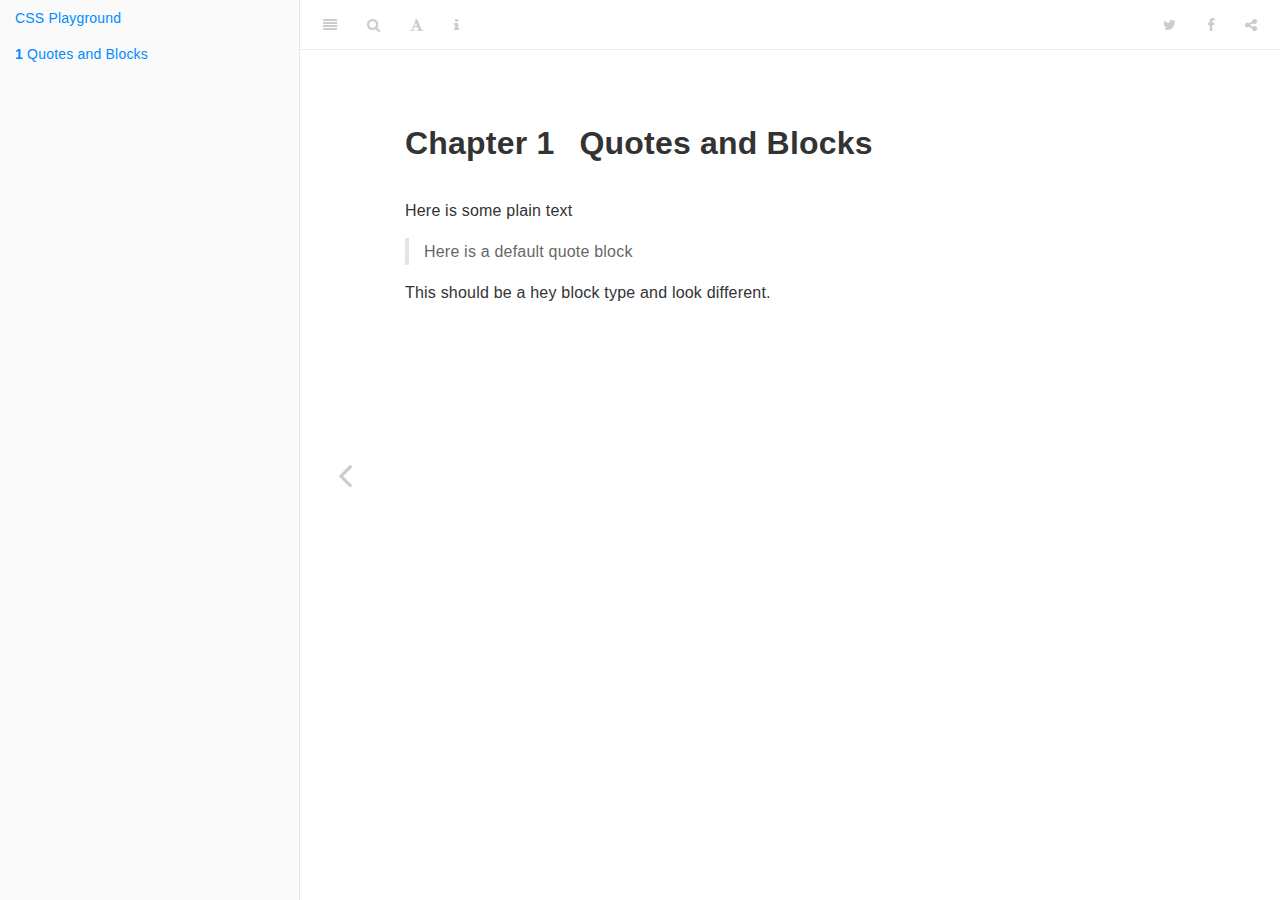
==== docs/quotes-and-blocks.html @ 5578bb7b "start book" ====
<!DOCTYPE html>
<html lang="" xml:lang="">
<head>

  <meta charset="utf-8" />
  <meta http-equiv="X-UA-Compatible" content="IE=edge" />
  <title>Chapter 1 Quotes and Blocks | CSS Playground</title>
  <meta name="description" content="I cannot make CSS go ever" />
  <meta name="generator" content="bookdown 0.20 and GitBook 2.6.7" />

  <meta property="og:title" content="Chapter 1 Quotes and Blocks | CSS Playground" />
  <meta property="og:type" content="book" />
  
  
  <meta property="og:description" content="I cannot make CSS go ever" />
  

  <meta name="twitter:card" content="summary" />
  <meta name="twitter:title" content="Chapter 1 Quotes and Blocks | CSS Playground" />
  
  <meta name="twitter:description" content="I cannot make CSS go ever" />
  

<meta name="author" content="Jill R D MacKay" />


<meta name="date" content="2020-08-10" />

  <meta name="viewport" content="width=device-width, initial-scale=1" />
  <meta name="apple-mobile-web-app-capable" content="yes" />
  <meta name="apple-mobile-web-app-status-bar-style" content="black" />
  
  
<link rel="prev" href="index.html"/>

<script src="libs/jquery-2.2.3/jquery.min.js"></script>
<link href="libs/gitbook-2.6.7/css/style.css" rel="stylesheet" />
<link href="libs/gitbook-2.6.7/css/plugin-table.css" rel="stylesheet" />
<link href="libs/gitbook-2.6.7/css/plugin-bookdown.css" rel="stylesheet" />
<link href="libs/gitbook-2.6.7/css/plugin-highlight.css" rel="stylesheet" />
<link href="libs/gitbook-2.6.7/css/plugin-search.css" rel="stylesheet" />
<link href="libs/gitbook-2.6.7/css/plugin-fontsettings.css" rel="stylesheet" />
<link href="libs/gitbook-2.6.7/css/plugin-clipboard.css" rel="stylesheet" />












<link rel="stylesheet" href="css\style.css" type="text/css" />
</head>

<body>



  <div class="book without-animation with-summary font-size-2 font-family-1" data-basepath=".">

    <div class="book-summary">
      <nav role="navigation">

<ul class="summary">
<li class="chapter" data-level="" data-path="index.html"><a href="index.html"><i class="fa fa-check"></i>CSS Playground</a></li>
<li class="chapter" data-level="1" data-path="quotes-and-blocks.html"><a href="quotes-and-blocks.html"><i class="fa fa-check"></i><b>1</b> Quotes and Blocks</a></li>
</ul>

      </nav>
    </div>

    <div class="book-body">
      <div class="body-inner">
        <div class="book-header" role="navigation">
          <h1>
            <i class="fa fa-circle-o-notch fa-spin"></i><a href="./">CSS Playground</a>
          </h1>
        </div>

        <div class="page-wrapper" tabindex="-1" role="main">
          <div class="page-inner">

            <section class="normal" id="section-">
<div id="quotes-and-blocks" class="section level1">
<h1><span class="header-section-number">Chapter 1</span> Quotes and Blocks</h1>
<p>Here is some plain text</p>
<blockquote>
<p>Here is a default quote block</p>
</blockquote>
<div class="hey">
<p>
This should be a hey block type and look different.
</p>
</div>

</div>
            </section>

          </div>
        </div>
      </div>
<a href="index.html" class="navigation navigation-prev navigation-unique" aria-label="Previous page"><i class="fa fa-angle-left"></i></a>

    </div>
  </div>
<script src="libs/gitbook-2.6.7/js/app.min.js"></script>
<script src="libs/gitbook-2.6.7/js/lunr.js"></script>
<script src="libs/gitbook-2.6.7/js/clipboard.min.js"></script>
<script src="libs/gitbook-2.6.7/js/plugin-search.js"></script>
<script src="libs/gitbook-2.6.7/js/plugin-sharing.js"></script>
<script src="libs/gitbook-2.6.7/js/plugin-fontsettings.js"></script>
<script src="libs/gitbook-2.6.7/js/plugin-bookdown.js"></script>
<script src="libs/gitbook-2.6.7/js/jquery.highlight.js"></script>
<script src="libs/gitbook-2.6.7/js/plugin-clipboard.js"></script>
<script>
gitbook.require(["gitbook"], function(gitbook) {
gitbook.start({
"sharing": {
"github": false,
"facebook": true,
"twitter": true,
"linkedin": false,
"weibo": false,
"instapaper": false,
"vk": false,
"all": ["facebook", "twitter", "linkedin", "weibo", "instapaper"]
},
"fontsettings": {
"theme": "white",
"family": "sans",
"size": 2
},
"edit": {
"link": null,
"text": null
},
"history": {
"link": null,
"text": null
},
"view": {
"link": null,
"text": null
},
"download": null,
"toc": {
"collapse": "subsection"
}
});
});
</script>

</body>

</html>
---- docs/libs/gitbook-2.6.7/css/style.css ----
/*! normalize.css v2.1.0 | MIT License | git.io/normalize */img,legend{border:0}*,.fa{-webkit-font-smoothing:antialiased}.fa-ul>li,sub,sup{position:relative}.book .book-body .page-wrapper .page-inner section.normal hr:after,.book-langs-index .inner .languages:after,.buttons:after,.dropdown-menu .buttons:after{clear:both}body,html{-ms-text-size-adjust:100%;-webkit-text-size-adjust:100%}article,aside,details,figcaption,figure,footer,header,hgroup,main,nav,section,summary{display:block}audio,canvas,video{display:inline-block}.hidden,[hidden]{display:none}audio:not([controls]){display:none;height:0}html{font-family:sans-serif}body,figure{margin:0}a:focus{outline:dotted thin}a:active,a:hover{outline:0}h1{font-size:2em;margin:.67em 0}abbr[title]{border-bottom:1px dotted}b,strong{font-weight:700}dfn{font-style:italic}hr{-moz-box-sizing:content-box;box-sizing:content-box;height:0}mark{background:#ff0;color:#000}code,kbd,pre,samp{font-family:monospace,serif;font-size:1em}pre{white-space:pre-wrap}q{quotes:"\201C" "\201D" "\2018" "\2019"}small{font-size:80%}sub,sup{font-size:75%;line-height:0;vertical-align:baseline}sup{top:-.5em}sub{bottom:-.25em}svg:not(:root){overflow:hidden}fieldset{border:1px solid silver;margin:0 2px;padding:.35em .625em .75em}legend{padding:0}button,input,select,textarea{font-family:inherit;font-size:100%;margin:0}button,input{line-height:normal}button,select{text-transform:none}button,html input[type=button],input[type=reset],input[type=submit]{-webkit-appearance:button;cursor:pointer}button[disabled],html input[disabled]{cursor:default}input[type=checkbox],input[type=radio]{box-sizing:border-box;padding:0}input[type=search]{-webkit-appearance:textfield;-moz-box-sizing:content-box;-webkit-box-sizing:content-box;box-sizing:content-box}input[type=search]::-webkit-search-cancel-button{margin-right:10px;}button::-moz-focus-inner,input::-moz-focus-inner{border:0;padding:0}textarea{overflow:auto;vertical-align:top}table{border-collapse:collapse;border-spacing:0}/*!
 * Preboot v2
 *
 * Open sourced under MIT license by @mdo.
 * Some variables and mixins from Bootstrap (Apache 2 license).
 */.link-inherit,.link-inherit:focus,.link-inherit:hover{color:inherit}.fa,.fa-stack{display:inline-block}/*!
 *  Font Awesome 4.1.0 by @davegandy - http://fontawesome.io - @fontawesome
 *  License - http://fontawesome.io/license (Font: SIL OFL 1.1, CSS: MIT License)
 */@font-face{font-family:FontAwesome;src:url(./fontawesome/fontawesome-webfont.ttf?v=4.1.0) format('truetype');font-weight:400;font-style:normal}.fa{font-family:FontAwesome;font-style:normal;font-weight:400;line-height:1;-moz-osx-font-smoothing:grayscale}.book .book-header,.book .book-summary{font-family:"Helvetica Neue",Helvetica,Arial,sans-serif}.fa-lg{font-size:1.33333333em;line-height:.75em;vertical-align:-15%}.fa-2x{font-size:2em}.fa-3x{font-size:3em}.fa-4x{font-size:4em}.fa-5x{font-size:5em}.fa-fw{width:1.28571429em;text-align:center}.fa-ul{padding-left:0;margin-left:2.14285714em;list-style-type:none}.fa-li{position:absolute;left:-2.14285714em;width:2.14285714em;top:.14285714em;text-align:center}.fa-li.fa-lg{left:-1.85714286em}.fa-border{padding:.2em .25em .15em;border:.08em solid #eee;border-radius:.1em}.pull-right{float:right}.pull-left{float:left}.fa.pull-left{margin-right:.3em}.fa.pull-right{margin-left:.3em}.fa-spin{-webkit-animation:spin 2s infinite linear;-moz-animation:spin 2s infinite linear;-o-animation:spin 2s infinite linear;animation:spin 2s infinite linear}@-moz-keyframes spin{0%{-moz-transform:rotate(0)}100%{-moz-transform:rotate(359deg)}}@-webkit-keyframes spin{0%{-webkit-transform:rotate(0)}100%{-webkit-transform:rotate(359deg)}}@-o-keyframes spin{0%{-o-transform:rotate(0)}100%{-o-transform:rotate(359deg)}}@keyframes spin{0%{-webkit-transform:rotate(0);transform:rotate(0)}100%{-webkit-transform:rotate(359deg);transform:rotate(359deg)}}.fa-rotate-90{filter:progid:DXImageTransform.Microsoft.BasicImage(rotation=1);-webkit-transform:rotate(90deg);-moz-transform:rotate(90deg);-ms-transform:rotate(90deg);-o-transform:rotate(90deg);transform:rotate(90deg)}.fa-rotate-180{filter:progid:DXImageTransform.Microsoft.BasicImage(rotation=2);-webkit-transform:rotate(180deg);-moz-transform:rotate(180deg);-ms-transform:rotate(180deg);-o-transform:rotate(180deg);transform:rotate(180deg)}.fa-rotate-270{filter:progid:DXImageTransform.Microsoft.BasicImage(rotation=3);-webkit-transform:rotate(270deg);-moz-transform:rotate(270deg);-ms-transform:rotate(270deg);-o-transform:rotate(270deg);transform:rotate(270deg)}.fa-flip-horizontal{filter:progid:DXImageTransform.Microsoft.BasicImage(rotation=0, mirror=1);-webkit-transform:scale(-1,1);-moz-transform:scale(-1,1);-ms-transform:scale(-1,1);-o-transform:scale(-1,1);transform:scale(-1,1)}.fa-flip-vertical{filter:progid:DXImageTransform.Microsoft.BasicImage(rotation=2, mirror=1);-webkit-transform:scale(1,-1);-moz-transform:scale(1,-1);-ms-transform:scale(1,-1);-o-transform:scale(1,-1);transform:scale(1,-1)}.fa-stack{position:relative;width:2em;height:2em;line-height:2em;vertical-align:middle}.fa-stack-1x,.fa-stack-2x{position:absolute;left:0;width:100%;text-align:center}.fa-stack-1x{line-height:inherit}.fa-stack-2x{font-size:2em}.fa-inverse{color:#fff}.fa-glass:before{content:"\f000"}.fa-music:before{content:"\f001"}.fa-search:before{content:"\f002"}.fa-envelope-o:before{content:"\f003"}.fa-heart:before{content:"\f004"}.fa-star:before{content:"\f005"}.fa-star-o:before{content:"\f006"}.fa-user:before{content:"\f007"}.fa-film:before{content:"\f008"}.fa-th-large:before{content:"\f009"}.fa-th:before{content:"\f00a"}.fa-th-list:before{content:"\f00b"}.fa-check:before{content:"\f00c"}.fa-times:before{content:"\f00d"}.fa-search-plus:before{content:"\f00e"}.fa-search-minus:before{content:"\f010"}.fa-power-off:before{content:"\f011"}.fa-signal:before{content:"\f012"}.fa-cog:before,.fa-gear:before{content:"\f013"}.fa-trash-o:before{content:"\f014"}.fa-home:before{content:"\f015"}.fa-file-o:before{content:"\f016"}.fa-clock-o:before{content:"\f017"}.fa-road:before{content:"\f018"}.fa-download:before{content:"\f019"}.fa-arrow-circle-o-down:before{content:"\f01a"}.fa-arrow-circle-o-up:before{content:"\f01b"}.fa-inbox:before{content:"\f01c"}.fa-play-circle-o:before{content:"\f01d"}.fa-repeat:before,.fa-rotate-right:before{content:"\f01e"}.fa-refresh:before{content:"\f021"}.fa-list-alt:before{content:"\f022"}.fa-lock:before{content:"\f023"}.fa-flag:before{content:"\f024"}.fa-headphones:before{content:"\f025"}.fa-volume-off:before{content:"\f026"}.fa-volume-down:before{content:"\f027"}.fa-volume-up:before{content:"\f028"}.fa-qrcode:before{content:"\f029"}.fa-barcode:before{content:"\f02a"}.fa-tag:before{content:"\f02b"}.fa-tags:before{content:"\f02c"}.fa-book:before{content:"\f02d"}.fa-bookmark:before{content:"\f02e"}.fa-print:before{content:"\f02f"}.fa-camera:before{content:"\f030"}.fa-font:before{content:"\f031"}.fa-bold:before{content:"\f032"}.fa-italic:before{content:"\f033"}.fa-text-height:before{content:"\f034"}.fa-text-width:before{content:"\f035"}.fa-align-left:before{content:"\f036"}.fa-align-center:before{content:"\f037"}.fa-align-right:before{content:"\f038"}.fa-align-justify:before{content:"\f039"}.fa-list:before{content:"\f03a"}.fa-dedent:before,.fa-outdent:before{content:"\f03b"}.fa-indent:before{content:"\f03c"}.fa-video-camera:before{content:"\f03d"}.fa-image:before,.fa-photo:before,.fa-picture-o:before{content:"\f03e"}.fa-pencil:before{content:"\f040"}.fa-map-marker:before{content:"\f041"}.fa-adjust:before{content:"\f042"}.fa-tint:before{content:"\f043"}.fa-edit:before,.fa-pencil-square-o:before{content:"\f044"}.fa-share-square-o:before{content:"\f045"}.fa-check-square-o:before{content:"\f046"}.fa-arrows:before{content:"\f047"}.fa-step-backward:before{content:"\f048"}.fa-fast-backward:before{content:"\f049"}.fa-backward:before{content:"\f04a"}.fa-play:before{content:"\f04b"}.fa-pause:before{content:"\f04c"}.fa-stop:before{content:"\f04d"}.fa-forward:before{content:"\f04e"}.fa-fast-forward:before{content:"\f050"}.fa-step-forward:before{content:"\f051"}.fa-eject:before{content:"\f052"}.fa-chevron-left:before{content:"\f053"}.fa-chevron-right:before{content:"\f054"}.fa-plus-circle:before{content:"\f055"}.fa-minus-circle:before{content:"\f056"}.fa-times-circle:before{content:"\f057"}.fa-check-circle:before{content:"\f058"}.fa-question-circle:before{content:"\f059"}.fa-info-circle:before{content:"\f05a"}.fa-crosshairs:before{content:"\f05b"}.fa-times-circle-o:before{content:"\f05c"}.fa-check-circle-o:before{content:"\f05d"}.fa-ban:before{content:"\f05e"}.fa-arrow-left:before{content:"\f060"}.fa-arrow-right:before{content:"\f061"}.fa-arrow-up:before{content:"\f062"}.fa-arrow-down:before{content:"\f063"}.fa-mail-forward:before,.fa-share:before{content:"\f064"}.fa-expand:before{content:"\f065"}.fa-compress:before{content:"\f066"}.fa-plus:before{content:"\f067"}.fa-minus:before{content:"\f068"}.fa-asterisk:before{content:"\f069"}.fa-exclamation-circle:before{content:"\f06a"}.fa-gift:before{content:"\f06b"}.fa-leaf:before{content:"\f06c"}.fa-fire:before{content:"\f06d"}.fa-eye:before{content:"\f06e"}.fa-eye-slash:before{content:"\f070"}.fa-exclamation-triangle:before,.fa-warning:before{content:"\f071"}.fa-plane:before{content:"\f072"}.fa-calendar:before{content:"\f073"}.fa-random:before{content:"\f074"}.fa-comment:before{content:"\f075"}.fa-magnet:before{content:"\f076"}.fa-chevron-up:before{content:"\f077"}.fa-chevron-down:before{content:"\f078"}.fa-retweet:before{content:"\f079"}.fa-shopping-cart:before{content:"\f07a"}.fa-folder:before{content:"\f07b"}.fa-folder-open:before{content:"\f07c"}.fa-arrows-v:before{content:"\f07d"}.fa-arrows-h:before{content:"\f07e"}.fa-bar-chart-o:before{content:"\f080"}.fa-twitter-square:before{content:"\f081"}.fa-facebook-square:before{content:"\f082"}.fa-camera-retro:before{content:"\f083"}.fa-key:before{content:"\f084"}.fa-cogs:before,.fa-gears:before{content:"\f085"}.fa-comments:before{content:"\f086"}.fa-thumbs-o-up:before{content:"\f087"}.fa-thumbs-o-down:before{content:"\f088"}.fa-star-half:before{content:"\f089"}.fa-heart-o:before{content:"\f08a"}.fa-sign-out:before{content:"\f08b"}.fa-linkedin-square:before{content:"\f08c"}.fa-thumb-tack:before{content:"\f08d"}.fa-external-link:before{content:"\f08e"}.fa-sign-in:before{content:"\f090"}.fa-trophy:before{content:"\f091"}.fa-github-square:before{content:"\f092"}.fa-upload:before{content:"\f093"}.fa-lemon-o:before{content:"\f094"}.fa-phone:before{content:"\f095"}.fa-square-o:before{content:"\f096"}.fa-bookmark-o:before{content:"\f097"}.fa-phone-square:before{content:"\f098"}.fa-twitter:before{content:"\f099"}.fa-facebook:before{content:"\f09a"}.fa-github:before{content:"\f09b"}.fa-unlock:before{content:"\f09c"}.fa-credit-card:before{content:"\f09d"}.fa-rss:before{content:"\f09e"}.fa-hdd-o:before{content:"\f0a0"}.fa-bullhorn:before{content:"\f0a1"}.fa-bell:before{content:"\f0f3"}.fa-certificate:before{content:"\f0a3"}.fa-hand-o-right:before{content:"\f0a4"}.fa-hand-o-left:before{content:"\f0a5"}.fa-hand-o-up:before{content:"\f0a6"}.fa-hand-o-down:before{content:"\f0a7"}.fa-arrow-circle-left:before{content:"\f0a8"}.fa-arrow-circle-right:before{content:"\f0a9"}.fa-arrow-circle-up:before{content:"\f0aa"}.fa-arrow-circle-down:before{content:"\f0ab"}.fa-globe:before{content:"\f0ac"}.fa-wrench:before{content:"\f0ad"}.fa-tasks:before{content:"\f0ae"}.fa-filter:before{content:"\f0b0"}.fa-briefcase:before{content:"\f0b1"}.fa-arrows-alt:before{content:"\f0b2"}.fa-group:before,.fa-users:before{content:"\f0c0"}.fa-chain:before,.fa-link:before{content:"\f0c1"}.fa-cloud:before{content:"\f0c2"}.fa-flask:before{content:"\f0c3"}.fa-cut:before,.fa-scissors:before{content:"\f0c4"}.fa-copy:before,.fa-files-o:before{content:"\f0c5"}.fa-paperclip:before{content:"\f0c6"}.fa-floppy-o:before,.fa-save:before{content:"\f0c7"}.fa-square:before{content:"\f0c8"}.fa-bars:before,.fa-navicon:before,.fa-reorder:before{content:"\f0c9"}.fa-list-ul:before{content:"\f0ca"}.fa-list-ol:before{content:"\f0cb"}.fa-strikethrough:before{content:"\f0cc"}.fa-underline:before{content:"\f0cd"}.fa-table:before{content:"\f0ce"}.fa-magic:before{content:"\f0d0"}.fa-truck:before{content:"\f0d1"}.fa-pinterest:before{content:"\f0d2"}.fa-pinterest-square:before{content:"\f0d3"}.fa-google-plus-square:before{content:"\f0d4"}.fa-google-plus:before{content:"\f0d5"}.fa-money:before{content:"\f0d6"}.fa-caret-down:before{content:"\f0d7"}.fa-caret-up:before{content:"\f0d8"}.fa-caret-left:before{content:"\f0d9"}.fa-caret-right:before{content:"\f0da"}.fa-columns:before{content:"\f0db"}.fa-sort:before,.fa-unsorted:before{content:"\f0dc"}.fa-sort-desc:before,.fa-sort-down:before{content:"\f0dd"}.fa-sort-asc:before,.fa-sort-up:before{content:"\f0de"}.fa-envelope:before{content:"\f0e0"}.fa-linkedin:before{content:"\f0e1"}.fa-rotate-left:before,.fa-undo:before{content:"\f0e2"}.fa-gavel:before,.fa-legal:before{content:"\f0e3"}.fa-dashboard:before,.fa-tachometer:before{content:"\f0e4"}.fa-comment-o:before{content:"\f0e5"}.fa-comments-o:before{content:"\f0e6"}.fa-bolt:before,.fa-flash:before{content:"\f0e7"}.fa-sitemap:before{content:"\f0e8"}.fa-umbrella:before{content:"\f0e9"}.fa-clipboard:before,.fa-paste:before{content:"\f0ea"}.fa-lightbulb-o:before{content:"\f0eb"}.fa-exchange:before{content:"\f0ec"}.fa-cloud-download:before{content:"\f0ed"}.fa-cloud-upload:before{content:"\f0ee"}.fa-user-md:before{content:"\f0f0"}.fa-stethoscope:before{content:"\f0f1"}.fa-suitcase:before{content:"\f0f2"}.fa-bell-o:before{content:"\f0a2"}.fa-coffee:before{content:"\f0f4"}.fa-cutlery:before{content:"\f0f5"}.fa-file-text-o:before{content:"\f0f6"}.fa-building-o:before{content:"\f0f7"}.fa-hospital-o:before{content:"\f0f8"}.fa-ambulance:before{content:"\f0f9"}.fa-medkit:before{content:"\f0fa"}.fa-fighter-jet:before{content:"\f0fb"}.fa-beer:before{content:"\f0fc"}.fa-h-square:before{content:"\f0fd"}.fa-plus-square:before{content:"\f0fe"}.fa-angle-double-left:before{content:"\f100"}.fa-angle-double-right:before{content:"\f101"}.fa-angle-double-up:before{content:"\f102"}.fa-angle-double-down:before{content:"\f103"}.fa-angle-left:before{content:"\f104"}.fa-angle-right:before{content:"\f105"}.fa-angle-up:before{content:"\f106"}.fa-angle-down:before{content:"\f107"}.fa-desktop:before{content:"\f108"}.fa-laptop:before{content:"\f109"}.fa-tablet:before{content:"\f10a"}.fa-mobile-phone:before,.fa-mobile:before{content:"\f10b"}.fa-circle-o:before{content:"\f10c"}.fa-quote-left:before{content:"\f10d"}.fa-quote-right:before{content:"\f10e"}.fa-spinner:before{content:"\f110"}.fa-circle:before{content:"\f111"}.fa-mail-reply:before,.fa-reply:before{content:"\f112"}.fa-github-alt:before{content:"\f113"}.fa-folder-o:before{content:"\f114"}.fa-folder-open-o:before{content:"\f115"}.fa-smile-o:before{content:"\f118"}.fa-frown-o:before{content:"\f119"}.fa-meh-o:before{content:"\f11a"}.fa-gamepad:before{content:"\f11b"}.fa-keyboard-o:before{content:"\f11c"}.fa-flag-o:before{content:"\f11d"}.fa-flag-checkered:before{content:"\f11e"}.fa-terminal:before{content:"\f120"}.fa-code:before{content:"\f121"}.fa-mail-reply-all:before,.fa-reply-all:before{content:"\f122"}.fa-star-half-empty:before,.fa-star-half-full:before,.fa-star-half-o:before{content:"\f123"}.fa-location-arrow:before{content:"\f124"}.fa-crop:before{content:"\f125"}.fa-code-fork:before{content:"\f126"}.fa-chain-broken:before,.fa-unlink:before{content:"\f127"}.fa-question:before{content:"\f128"}.fa-info:before{content:"\f129"}.fa-exclamation:before{content:"\f12a"}.fa-superscript:before{content:"\f12b"}.fa-subscript:before{content:"\f12c"}.fa-eraser:before{content:"\f12d"}.fa-puzzle-piece:before{content:"\f12e"}.fa-microphone:before{content:"\f130"}.fa-microphone-slash:before{content:"\f131"}.fa-shield:before{content:"\f132"}.fa-calendar-o:before{content:"\f133"}.fa-fire-extinguisher:before{content:"\f134"}.fa-rocket:before{content:"\f135"}.fa-maxcdn:before{content:"\f136"}.fa-chevron-circle-left:before{content:"\f137"}.fa-chevron-circle-right:before{content:"\f138"}.fa-chevron-circle-up:before{content:"\f139"}.fa-chevron-circle-down:before{content:"\f13a"}.fa-html5:before{content:"\f13b"}.fa-css3:before{content:"\f13c"}.fa-anchor:before{content:"\f13d"}.fa-unlock-alt:before{content:"\f13e"}.fa-bullseye:before{content:"\f140"}.fa-ellipsis-h:before{content:"\f141"}.fa-ellipsis-v:before{content:"\f142"}.fa-rss-square:before{content:"\f143"}.fa-play-circle:before{content:"\f144"}.fa-ticket:before{content:"\f145"}.fa-minus-square:before{content:"\f146"}.fa-minus-square-o:before{content:"\f147"}.fa-level-up:before{content:"\f148"}.fa-level-down:before{content:"\f149"}.fa-check-square:before{content:"\f14a"}.fa-pencil-square:before{content:"\f14b"}.fa-external-link-square:before{content:"\f14c"}.fa-share-square:before{content:"\f14d"}.fa-compass:before{content:"\f14e"}.fa-caret-square-o-down:before,.fa-toggle-down:before{content:"\f150"}.fa-caret-square-o-up:before,.fa-toggle-up:before{content:"\f151"}.fa-caret-square-o-right:before,.fa-toggle-right:before{content:"\f152"}.fa-eur:before,.fa-euro:before{content:"\f153"}.fa-gbp:before{content:"\f154"}.fa-dollar:before,.fa-usd:before{content:"\f155"}.fa-inr:before,.fa-rupee:before{content:"\f156"}.fa-cny:before,.fa-jpy:before,.fa-rmb:before,.fa-yen:before{content:"\f157"}.fa-rouble:before,.fa-rub:before,.fa-ruble:before{content:"\f158"}.fa-krw:before,.fa-won:before{content:"\f159"}.fa-bitcoin:before,.fa-btc:before{content:"\f15a"}.fa-file:before{content:"\f15b"}.fa-file-text:before{content:"\f15c"}.fa-sort-alpha-asc:before{content:"\f15d"}.fa-sort-alpha-desc:before{content:"\f15e"}.fa-sort-amount-asc:before{content:"\f160"}.fa-sort-amount-desc:before{content:"\f161"}.fa-sort-numeric-asc:before{content:"\f162"}.fa-sort-numeric-desc:before{content:"\f163"}.fa-thumbs-up:before{content:"\f164"}.fa-thumbs-down:before{content:"\f165"}.fa-youtube-square:before{content:"\f166"}.fa-youtube:before{content:"\f167"}.fa-xing:before{content:"\f168"}.fa-xing-square:before{content:"\f169"}.fa-youtube-play:before{content:"\f16a"}.fa-dropbox:before{content:"\f16b"}.fa-stack-overflow:before{content:"\f16c"}.fa-instagram:before{content:"\f16d"}.fa-flickr:before{content:"\f16e"}.fa-adn:before{content:"\f170"}.fa-bitbucket:before{content:"\f171"}.fa-bitbucket-square:before{content:"\f172"}.fa-tumblr:before{content:"\f173"}.fa-tumblr-square:before{content:"\f174"}.fa-long-arrow-down:before{content:"\f175"}.fa-long-arrow-up:before{content:"\f176"}.fa-long-arrow-left:before{content:"\f177"}.fa-long-arrow-right:before{content:"\f178"}.fa-apple:before{content:"\f179"}.fa-windows:before{content:"\f17a"}.fa-android:before{content:"\f17b"}.fa-linux:before{content:"\f17c"}.fa-dribbble:before{content:"\f17d"}.fa-skype:before{content:"\f17e"}.fa-foursquare:before{content:"\f180"}.fa-trello:before{content:"\f181"}.fa-female:before{content:"\f182"}.fa-male:before{content:"\f183"}.fa-gittip:before{content:"\f184"}.fa-sun-o:before{content:"\f185"}.fa-moon-o:before{content:"\f186"}.fa-archive:before{content:"\f187"}.fa-bug:before{content:"\f188"}.fa-vk:before{content:"\f189"}.fa-weibo:before{content:"\f18a"}.fa-renren:before{content:"\f18b"}.fa-pagelines:before{content:"\f18c"}.fa-stack-exchange:before{content:"\f18d"}.fa-arrow-circle-o-right:before{content:"\f18e"}.fa-arrow-circle-o-left:before{content:"\f190"}.fa-caret-square-o-left:before,.fa-toggle-left:before{content:"\f191"}.fa-dot-circle-o:before{content:"\f192"}.fa-wheelchair:before{content:"\f193"}.fa-vimeo-square:before{content:"\f194"}.fa-try:before,.fa-turkish-lira:before{content:"\f195"}.fa-plus-square-o:before{content:"\f196"}.fa-space-shuttle:before{content:"\f197"}.fa-slack:before{content:"\f198"}.fa-envelope-square:before{content:"\f199"}.fa-wordpress:before{content:"\f19a"}.fa-openid:before{content:"\f19b"}.fa-bank:before,.fa-institution:before,.fa-university:before{content:"\f19c"}.fa-graduation-cap:before,.fa-mortar-board:before{content:"\f19d"}.fa-yahoo:before{content:"\f19e"}.fa-google:before{content:"\f1a0"}.fa-reddit:before{content:"\f1a1"}.fa-reddit-square:before{content:"\f1a2"}.fa-stumbleupon-circle:before{content:"\f1a3"}.fa-stumbleupon:before{content:"\f1a4"}.fa-delicious:before{content:"\f1a5"}.fa-digg:before{content:"\f1a6"}.fa-pied-piper-square:before,.fa-pied-piper:before{content:"\f1a7"}.fa-pied-piper-alt:before{content:"\f1a8"}.fa-drupal:before{content:"\f1a9"}.fa-joomla:before{content:"\f1aa"}.fa-language:before{content:"\f1ab"}.fa-fax:before{content:"\f1ac"}.fa-building:before{content:"\f1ad"}.fa-child:before{content:"\f1ae"}.fa-paw:before{content:"\f1b0"}.fa-spoon:before{content:"\f1b1"}.fa-cube:before{content:"\f1b2"}.fa-cubes:before{content:"\f1b3"}.fa-behance:before{content:"\f1b4"}.fa-behance-square:before{content:"\f1b5"}.fa-steam:before{content:"\f1b6"}.fa-steam-square:before{content:"\f1b7"}.fa-recycle:before{content:"\f1b8"}.fa-automobile:before,.fa-car:before{content:"\f1b9"}.fa-cab:before,.fa-taxi:before{content:"\f1ba"}.fa-tree:before{content:"\f1bb"}.fa-spotify:before{content:"\f1bc"}.fa-deviantart:before{content:"\f1bd"}.fa-soundcloud:before{content:"\f1be"}.fa-database:before{content:"\f1c0"}.fa-file-pdf-o:before{content:"\f1c1"}.fa-file-word-o:before{content:"\f1c2"}.fa-file-excel-o:before{content:"\f1c3"}.fa-file-powerpoint-o:before{content:"\f1c4"}.fa-file-image-o:before,.fa-file-photo-o:before,.fa-file-picture-o:before{content:"\f1c5"}.fa-file-archive-o:before,.fa-file-zip-o:before{content:"\f1c6"}.fa-file-audio-o:before,.fa-file-sound-o:before{content:"\f1c7"}.fa-file-movie-o:before,.fa-file-video-o:before{content:"\f1c8"}.fa-file-code-o:before{content:"\f1c9"}.fa-vine:before{content:"\f1ca"}.fa-codepen:before{content:"\f1cb"}.fa-jsfiddle:before{content:"\f1cc"}.fa-life-bouy:before,.fa-life-ring:before,.fa-life-saver:before,.fa-support:before{content:"\f1cd"}.fa-circle-o-notch:before{content:"\f1ce"}.fa-ra:before,.fa-rebel:before{content:"\f1d0"}.fa-empire:before,.fa-ge:before{content:"\f1d1"}.fa-git-square:before{content:"\f1d2"}.fa-git:before{content:"\f1d3"}.fa-hacker-news:before{content:"\f1d4"}.fa-tencent-weibo:before{content:"\f1d5"}.fa-qq:before{content:"\f1d6"}.fa-wechat:before,.fa-weixin:before{content:"\f1d7"}.fa-paper-plane:before,.fa-send:before{content:"\f1d8"}.fa-paper-plane-o:before,.fa-send-o:before{content:"\f1d9"}.fa-history:before{content:"\f1da"}.fa-circle-thin:before{content:"\f1db"}.fa-header:before{content:"\f1dc"}.fa-paragraph:before{content:"\f1dd"}.fa-sliders:before{content:"\f1de"}.fa-share-alt:before{content:"\f1e0"}.fa-share-alt-square:before{content:"\f1e1"}.fa-bomb:before{content:"\f1e2"}.book-langs-index{width:100%;height:100%;padding:40px 0;margin:0;overflow:auto}@media (max-width:600px){.book-langs-index{padding:0}}.book-langs-index .inner{max-width:600px;width:100%;margin:0 auto;padding:30px;background:#fff;border-radius:3px}.book-langs-index .inner h3{margin:0}.book-langs-index .inner .languages{list-style:none;padding:20px 30px;margin-top:20px;border-top:1px solid #eee}.book-langs-index .inner .languages:after,.book-langs-index .inner .languages:before{content:" ";display:table;line-height:0}.book-langs-index .inner .languages li{width:50%;float:left;padding:10px 5px;font-size:16px}@media (max-width:600px){.book-langs-index .inner .languages li{width:100%;max-width:100%}}.book .book-header{overflow:visible;height:50px;padding:0 8px;z-index:2;font-size:.85em;color:#7e888b;background:0 0}.book .book-header .btn{display:block;height:50px;padding:0 15px;border-bottom:none;color:#ccc;text-transform:uppercase;line-height:50px;-webkit-box-shadow:none!important;box-shadow:none!important;position:relative;font-size:14px}.book .book-header .btn:hover{position:relative;text-decoration:none;color:#444;background:0 0}.book .book-header h1{margin:0;font-size:20px;font-weight:200;text-align:center;line-height:50px;opacity:0;padding-left:200px;padding-right:200px;-webkit-transition:opacity .2s ease;-moz-transition:opacity .2s ease;-o-transition:opacity .2s ease;transition:opacity .2s ease;overflow:hidden;text-overflow:ellipsis;white-space:nowrap}.book .book-header h1 a,.book .book-header h1 a:hover{color:inherit;text-decoration:none}@media (max-width:1000px){.book .book-header h1{display:none}}.book .book-header h1 i{display:none}.book .book-header:hover h1{opacity:1}.book.is-loading .book-header h1 i{display:inline-block}.book.is-loading .book-header h1 a{display:none}.dropdown{position:relative}.dropdown-menu{position:absolute;top:100%;left:0;z-index:100;display:none;float:left;min-width:160px;padding:0;margin:2px 0 0;list-style:none;font-size:14px;background-color:#fafafa;border:1px solid rgba(0,0,0,.07);border-radius:1px;-webkit-box-shadow:0 6px 12px rgba(0,0,0,.175);box-shadow:0 6px 12px rgba(0,0,0,.175);background-clip:padding-box}.dropdown-menu.open{display:block}.dropdown-menu.dropdown-left{left:auto;right:4%}.dropdown-menu.dropdown-left .dropdown-caret{right:14px;left:auto}.dropdown-menu .dropdown-caret{position:absolute;top:-8px;left:14px;width:18px;height:10px;float:left;overflow:hidden}.dropdown-menu .dropdown-caret .caret-inner,.dropdown-menu .dropdown-caret .caret-outer{display:inline-block;top:0;border-left:9px solid transparent;border-right:9px solid transparent;position:absolute}.dropdown-menu .dropdown-caret .caret-outer{border-bottom:9px solid rgba(0,0,0,.1);height:auto;left:0;width:auto;margin-left:-1px}.dropdown-menu .dropdown-caret .caret-inner{margin-top:-1px;top:1px;border-bottom:9px solid #fafafa}.dropdown-menu .buttons{border-bottom:1px solid rgba(0,0,0,.07)}.dropdown-menu .buttons:after,.dropdown-menu .buttons:before{content:" ";display:table;line-height:0}.dropdown-menu .buttons:last-child{border-bottom:none}.dropdown-menu .buttons .button{border:0;background-color:transparent;color:#a6a6a6;width:100%;text-align:center;float:left;line-height:1.42857143;padding:8px 4px}.alert,.dropdown-menu .buttons .button:hover{color:#444}.dropdown-menu .buttons .button:focus,.dropdown-menu .buttons .button:hover{outline:0}.dropdown-menu .buttons .button.size-2{width:50%}.dropdown-menu .buttons .button.size-3{width:33%}.alert{padding:15px;margin-bottom:20px;background:#eee;border-bottom:5px solid #ddd}.alert-success{background:#dff0d8;border-color:#d6e9c6;color:#3c763d}.alert-info{background:#d9edf7;border-color:#bce8f1;color:#31708f}.alert-danger{background:#f2dede;border-color:#ebccd1;color:#a94442}.alert-warning{background:#fcf8e3;border-color:#faebcc;color:#8a6d3b}.book .book-summary{position:absolute;top:0;left:-300px;bottom:0;z-index:1;width:300px;color:#364149;background:#fafafa;border-right:1px solid rgba(0,0,0,.07);-webkit-transition:left 250ms ease;-moz-transition:left 250ms ease;-o-transition:left 250ms ease;transition:left 250ms ease}.book .book-summary ul.summary{position:absolute;top:0;left:0;right:0;bottom:0;overflow-y:auto;list-style:none;margin:0;padding:0;-webkit-transition:top .5s ease;-moz-transition:top .5s ease;-o-transition:top .5s ease;transition:top .5s ease}.book .book-summary ul.summary li{list-style:none}.book .book-summary ul.summary li.divider{height:1px;margin:7px 0;overflow:hidden;background:rgba(0,0,0,.07)}.book .book-summary ul.summary li i.fa-check{display:none;position:absolute;right:9px;top:16px;font-size:9px;color:#3c3}.book .book-summary ul.summary li.done>a{color:#364149;font-weight:400}.book .book-summary ul.summary li.done>a i{display:inline}.book .book-summary ul.summary li a,.book .book-summary ul.summary li span{display:block;padding:10px 15px;border-bottom:none;color:#364149;background:0 0;text-overflow:ellipsis;overflow:hidden;white-space:nowrap;position:relative}.book .book-summary ul.summary li span{cursor:not-allowed;opacity:.3;filter:alpha(opacity=30)}.book .book-summary ul.summary li a:hover,.book .book-summary ul.summary li.active>a{color:#008cff;background:0 0;text-decoration:none}.book .book-summary ul.summary li ul{padding-left:20px}@media (max-width:600px){.book .book-summary{width:calc(100% - 60px);bottom:0;left:-100%}}.book.with-summary .book-summary{left:0}.book.without-animation .book-summary{-webkit-transition:none!important;-moz-transition:none!important;-o-transition:none!important;transition:none!important}.book{position:relative;width:100%;height:100%}.book .book-body,.book .book-body .body-inner{position:absolute;top:0;left:0;overflow-y:auto;bottom:0;right:0}.book .book-body{color:#000;background:#fff;-webkit-transition:left 250ms ease;-moz-transition:left 250ms ease;-o-transition:left 250ms ease;transition:left 250ms ease}.book .book-body .page-wrapper{position:relative;outline:0}.book .book-body .page-wrapper .page-inner{max-width:800px;margin:0 auto;padding:20px 0 40px}.book .book-body .page-wrapper .page-inner section{margin:0;padding:5px 15px;background:#fff;border-radius:2px;line-height:1.7;font-size:1.6rem}.book .book-body .page-wrapper .page-inner .btn-group .btn{border-radius:0;background:#eee;border:0}@media (max-width:1240px){.book .book-body{-webkit-transition:-webkit-transform 250ms ease;-moz-transition:-moz-transform 250ms ease;-o-transition:-o-transform 250ms ease;transition:transform 250ms ease;padding-bottom:20px}.book .book-body .body-inner{position:static;min-height:calc(100% - 50px)}}@media (min-width:600px){.book.with-summary .book-body{left:300px}}@media (max-width:600px){.book.with-summary{overflow:hidden}.book.with-summary .book-body{-webkit-transform:translate(calc(100% - 60px),0);-moz-transform:translate(calc(100% - 60px),0);-ms-transform:translate(calc(100% - 60px),0);-o-transform:translate(calc(100% - 60px),0);transform:translate(calc(100% - 60px),0)}}.book.without-animation .book-body{-webkit-transition:none!important;-moz-transition:none!important;-o-transition:none!important;transition:none!important}.buttons:after,.buttons:before{content:" ";display:table;line-height:0}.button{border:0;background:#eee;color:#666;width:100%;text-align:center;float:left;line-height:1.42857143;padding:8px 4px}.button:hover{color:#444}.button:focus,.button:hover{outline:0}.button.size-2{width:50%}.button.size-3{width:33%}.book .book-body .page-wrapper .page-inner section{display:none}.book .book-body .page-wrapper .page-inner section.normal{display:block;word-wrap:break-word;overflow:hidden;color:#333;line-height:1.7;text-size-adjust:100%;-ms-text-size-adjust:100%;-webkit-text-size-adjust:100%;-moz-text-size-adjust:100%}.book .book-body .page-wrapper .page-inner section.normal *{box-sizing:border-box;-webkit-box-sizing:border-box;}.book .book-body .page-wrapper .page-inner section.normal>:first-child{margin-top:0!important}.book .book-body .page-wrapper .page-inner section.normal>:last-child{margin-bottom:0!important}.book .book-body .page-wrapper .page-inner section.normal blockquote,.book .book-body .page-wrapper .page-inner section.normal code,.book .book-body .page-wrapper .page-inner section.normal figure,.book .book-body .page-wrapper .page-inner section.normal img,.book .book-body .page-wrapper .page-inner section.normal pre,.book .book-body .page-wrapper .page-inner section.normal table,.book .book-body .page-wrapper .page-inner section.normal tr{page-break-inside:avoid}.book .book-body .page-wrapper .page-inner section.normal h2,.book .book-body .page-wrapper .page-inner section.normal h3,.book .book-body .page-wrapper .page-inner section.normal h4,.book .book-body .page-wrapper .page-inner section.normal h5,.book .book-body .page-wrapper .page-inner section.normal p{orphans:3;widows:3}.book .book-body .page-wrapper .page-inner section.normal h1,.book .book-body .page-wrapper .page-inner section.normal h2,.book .book-body .page-wrapper .page-inner section.normal h3,.book .book-body .page-wrapper .page-inner section.normal h4,.book .book-body .page-wrapper .page-inner section.normal h5{page-break-after:avoid}.book .book-body .page-wrapper .page-inner section.normal b,.book .book-body .page-wrapper .page-inner section.normal strong{font-weight:700}.book .book-body .page-wrapper .page-inner section.normal em{font-style:italic}.book .book-body .page-wrapper .page-inner section.normal blockquote,.book .book-body .page-wrapper .page-inner section.normal dl,.book .book-body .page-wrapper .page-inner section.normal ol,.book .book-body .page-wrapper .page-inner section.normal p,.book .book-body .page-wrapper .page-inner section.normal table,.book .book-body .page-wrapper .page-inner section.normal ul{margin-top:0;margin-bottom:.85em}.book .book-body .page-wrapper .page-inner section.normal a{color:#4183c4;text-decoration:none;background:0 0}.book .book-body .page-wrapper .page-inner section.normal a:active,.book .book-body .page-wrapper .page-inner section.normal a:focus,.book .book-body .page-wrapper .page-inner section.normal a:hover{outline:0;text-decoration:underline}.book .book-body .page-wrapper .page-inner section.normal img{border:0;max-width:100%}.book .book-body .page-wrapper .page-inner section.normal hr{height:4px;padding:0;margin:1.7em 0;overflow:hidden;background-color:#e7e7e7;border:none}.book .book-body .page-wrapper .page-inner section.normal hr:after,.book .book-body .page-wrapper .page-inner section.normal hr:before{display:table;content:" "}.book .book-body .page-wrapper .page-inner section.normal h1,.book .book-body .page-wrapper .page-inner section.normal h2,.book .book-body .page-wrapper .page-inner section.normal h3,.book .book-body .page-wrapper .page-inner section.normal h4,.book .book-body .page-wrapper .page-inner section.normal h5,.book .book-body .page-wrapper .page-inner section.normal h6{margin-top:1.275em;margin-bottom:.85em;}.book .book-body .page-wrapper .page-inner section.normal h1{font-size:2em}.book .book-body .page-wrapper .page-inner section.normal h2{font-size:1.75em}.book .book-body .page-wrapper .page-inner section.normal h3{font-size:1.5em}.book .book-body .page-wrapper .page-inner section.normal h4{font-size:1.25em}.book .book-body .page-wrapper .page-inner section.normal h5{font-size:1em}.book .book-body .page-wrapper .page-inner section.normal h6{font-size:1em;color:#777}.book .book-body .page-wrapper .page-inner section.normal code,.book .book-body .page-wrapper .page-inner section.normal pre{font-family:Consolas,"Liberation Mono",Menlo,Courier,monospace;direction:ltr;border:none;color:inherit}.book .book-body .page-wrapper .page-inner section.normal pre{overflow:auto;word-wrap:normal;margin:0 0 1.275em;padding:.85em 1em;background:#f7f7f7}.book .book-body .page-wrapper .page-inner section.normal pre>code{display:inline;max-width:initial;padding:0;margin:0;overflow:initial;line-height:inherit;font-size:.85em;white-space:pre;background:0 0}.book .book-body .page-wrapper .page-inner section.normal pre>code:after,.book .book-body .page-wrapper .page-inner section.normal pre>code:before{content:normal}.book .book-body .page-wrapper .page-inner section.normal code{padding:.2em;margin:0;font-size:.85em;background-color:#f7f7f7}.book .book-body .page-wrapper .page-inner section.normal code:after,.book .book-body .page-wrapper .page-inner section.normal code:before{letter-spacing:-.2em;content:"\00a0"}.book .book-body .page-wrapper .page-inner section.normal ol,.book .book-body .page-wrapper .page-inner section.normal ul{padding:0 0 0 2em;margin:0 0 .85em}.book .book-body .page-wrapper .page-inner section.normal ol ol,.book .book-body .page-wrapper .page-inner section.normal ol ul,.book .book-body .page-wrapper .page-inner section.normal ul ol,.book .book-body .page-wrapper .page-inner section.normal ul ul{margin-top:0;margin-bottom:0}.book .book-body .page-wrapper .page-inner section.normal ol ol{list-style-type:lower-roman}.book .book-body .page-wrapper .page-inner section.normal blockquote{margin:0 0 .85em;padding:0 15px;opacity:0.75;border-left:4px solid #dcdcdc}.book .book-body .page-wrapper .page-inner section.normal blockquote:first-child{margin-top:0}.book .book-body .page-wrapper .page-inner section.normal blockquote:last-child{margin-bottom:0}.book .book-body .page-wrapper .page-inner section.normal dl{padding:0}.book .book-body .page-wrapper .page-inner section.normal dl dt{padding:0;margin-top:.85em;font-style:italic;font-weight:700}.book .book-body .page-wrapper .page-inner section.normal dl dd{padding:0 .85em;margin-bottom:.85em}.book .book-body .page-wrapper .page-inner section.normal dd{margin-left:0}.book .book-body .page-wrapper .page-inner section.normal .glossary-term{cursor:help;text-decoration:underline}.book .book-body .navigation{position:absolute;top:50px;bottom:0;margin:0;max-width:150px;min-width:90px;display:flex;justify-content:center;align-content:center;flex-direction:column;font-size:40px;color:#ccc;text-align:center;-webkit-transition:all 350ms ease;-moz-transition:all 350ms ease;-o-transition:all 350ms ease;transition:all 350ms ease}.book .book-body .navigation:hover{text-decoration:none;color:#444}.book .book-body .navigation.navigation-next{right:0}.book .book-body .navigation.navigation-prev{left:0}@media (max-width:1240px){.book .book-body .navigation{position:static;top:auto;max-width:50%;width:50%;display:inline-block;float:left}.book .book-body .navigation.navigation-unique{max-width:100%;width:100%}}.book .book-body .page-wrapper .page-inner section.glossary{margin-bottom:40px}.book .book-body .page-wrapper .page-inner section.glossary h2 a,.book .book-body .page-wrapper .page-inner section.glossary h2 a:hover{color:inherit;text-decoration:none}.book .book-body .page-wrapper .page-inner section.glossary .glossary-index{list-style:none;margin:0;padding:0}.book .book-body .page-wrapper .page-inner section.glossary .glossary-index li{display:inline;margin:0 8px;white-space:nowrap}*{-webkit-box-sizing:border-box;-moz-box-sizing:border-box;box-sizing:border-box;-webkit-overflow-scrolling:touch;-webkit-tap-highlight-color:transparent;-webkit-text-size-adjust:none;-webkit-touch-callout:none}a{text-decoration:none}body,html{height:100%}html{font-size:62.5%}body{text-rendering:optimizeLegibility;font-smoothing:antialiased;font-family:"Helvetica Neue",Helvetica,Arial,sans-serif;font-size:14px;letter-spacing:.2px;text-size-adjust:100%}
.book .book-summary ul.summary li a span {display:inline;padding:initial;overflow:visible;cursor:auto;opacity:1;}
---- docs/libs/gitbook-2.6.7/css/plugin-table.css ----
.book .book-body .page-wrapper .page-inner section.normal table{display:table;width:100%;border-collapse:collapse;border-spacing:0;overflow:auto}.book .book-body .page-wrapper .page-inner section.normal table td,.book .book-body .page-wrapper .page-inner section.normal table th{padding:6px 13px;border:1px solid #ddd}.book .book-body .page-wrapper .page-inner section.normal table tr{background-color:#fff;border-top:1px solid #ccc}.book .book-body .page-wrapper .page-inner section.normal table tr:nth-child(2n){background-color:#f8f8f8}.book .book-body .page-wrapper .page-inner section.normal table th{font-weight:700}
---- docs/libs/gitbook-2.6.7/css/plugin-bookdown.css ----
.book .book-header h1 {
  padding-left: 20px;
  padding-right: 20px;
}
.book .book-header.fixed {
  position: fixed;
  right: 0;
  top: 0;
  left: 0;
  border-bottom: 1px solid rgba(0,0,0,.07);
}
span.search-highlight {
  background-color: #ffff88;
}
@media (min-width: 600px) {
  .book.with-summary .book-header.fixed {
    left: 300px;
  }
}
@media (max-width: 1240px) {
  .book .book-body.fixed {
    top: 50px;
  }
  .book .book-body.fixed .body-inner {
    top: auto;
  }
}
@media (max-width: 600px) {
  .book.with-summary .book-header.fixed {
    left: calc(100% - 60px);
    min-width: 300px;
  }
  .book.with-summary .book-body {
    transform: none;
    left: calc(100% - 60px);
    min-width: 300px;
  }
  .book .book-body.fixed {
    top: 0;
  }
}

.book .book-body.fixed .body-inner {
  top: 50px;
}
.book .book-body .page-wrapper .page-inner section.normal sub, .book .book-body .page-wrapper .page-inner section.normal sup {
  font-size: 85%;
}

@media print {
  .book .book-summary, .book .book-body .book-header, .fa {
    display: none !important;
  }
  .book .book-body.fixed {
    left: 0px;
  }
  .book .book-body,.book .book-body .body-inner, .book.with-summary {
    overflow: visible !important;
  }
}
.kable_wrapper {
  border-spacing: 20px 0;
  border-collapse: separate;
  border: none;
  margin: auto;
}
.kable_wrapper > tbody > tr > td {
  vertical-align: top;
}
.book .book-body .page-wrapper .page-inner section.normal table tr.header {
  border-top-width: 2px;
}
.book .book-body .page-wrapper .page-inner section.normal table tr:last-child td {
  border-bottom-width: 2px;
}
.book .book-body .page-wrapper .page-inner section.normal table td, .book .book-body .page-wrapper .page-inner section.normal table th {
  border-left: none;
  border-right: none;
}
.book .book-body .page-wrapper .page-inner section.normal table.kable_wrapper > tbody > tr, .book .book-body .page-wrapper .page-inner section.normal table.kable_wrapper > tbody > tr > td {
  border-top: none;
}
.book .book-body .page-wrapper .page-inner section.normal table.kable_wrapper > tbody > tr:last-child > td {
    border-bottom: none;
}

div.theorem, div.lemma, div.corollary, div.proposition, div.conjecture {
  font-style: italic;
}
span.theorem, span.lemma, span.corollary, span.proposition, span.conjecture {
  font-style: normal;
}
div.proof:after {
  content: "\25a2";
  float: right;
}
.header-section-number {
  padding-right: .5em;
}
---- docs/libs/gitbook-2.6.7/css/plugin-highlight.css ----
.book .book-body .page-wrapper .page-inner section.normal pre,
.book .book-body .page-wrapper .page-inner section.normal code {
  /* http://jmblog.github.com/color-themes-for-google-code-highlightjs */
  /* Tomorrow Comment */
  /* Tomorrow Red */
  /* Tomorrow Orange */
  /* Tomorrow Yellow */
  /* Tomorrow Green */
  /* Tomorrow Aqua */
  /* Tomorrow Blue */
  /* Tomorrow Purple */
}
.book .book-body .page-wrapper .page-inner section.normal pre .hljs-comment,
.book .book-body .page-wrapper .page-inner section.normal code .hljs-comment,
.book .book-body .page-wrapper .page-inner section.normal pre .hljs-title,
.book .book-body .page-wrapper .page-inner section.normal code .hljs-title {
  color: #8e908c;
}
.book .book-body .page-wrapper .page-inner section.normal pre .hljs-variable,
.book .book-body .page-wrapper .page-inner section.normal code .hljs-variable,
.book .book-body .page-wrapper .page-inner section.normal pre .hljs-attribute,
.book .book-body .page-wrapper .page-inner section.normal code .hljs-attribute,
.book .book-body .page-wrapper .page-inner section.normal pre .hljs-tag,
.book .book-body .page-wrapper .page-inner section.normal code .hljs-tag,
.book .book-body .page-wrapper .page-inner section.normal pre .hljs-regexp,
.book .book-body .page-wrapper .page-inner section.normal code .hljs-regexp,
.book .book-body .page-wrapper .page-inner section.normal pre .ruby .hljs-constant,
.book .book-body .page-wrapper .page-inner section.normal code .ruby .hljs-constant,
.book .book-body .page-wrapper .page-inner section.normal pre .xml .hljs-tag .hljs-title,
.book .book-body .page-wrapper .page-inner section.normal code .xml .hljs-tag .hljs-title,
.book .book-body .page-wrapper .page-inner section.normal pre .xml .hljs-pi,
.book .book-body .page-wrapper .page-inner section.normal code .xml .hljs-pi,
.book .book-body .page-wrapper .page-inner section.normal pre .xml .hljs-doctype,
.book .book-body .page-wrapper .page-inner section.normal code .xml .hljs-doctype,
.book .book-body .page-wrapper .page-inner section.normal pre .html .hljs-doctype,
.book .book-body .page-wrapper .page-inner section.normal code .html .hljs-doctype,
.book .book-body .page-wrapper .page-inner section.normal pre .css .hljs-id,
.book .book-body .page-wrapper .page-inner section.normal code .css .hljs-id,
.book .book-body .page-wrapper .page-inner section.normal pre .css .hljs-class,
.book .book-body .page-wrapper .page-inner section.normal code .css .hljs-class,
.book .book-body .page-wrapper .page-inner section.normal pre .css .hljs-pseudo,
.book .book-body .page-wrapper .page-inner section.normal code .css .hljs-pseudo {
  color: #c82829;
}
.book .book-body .page-wrapper .page-inner section.normal pre .hljs-number,
.book .book-body .page-wrapper .page-inner section.normal code .hljs-number,
.book .book-body .page-wrapper .page-inner section.normal pre .hljs-preprocessor,
.book .book-body .page-wrapper .page-inner section.normal code .hljs-preprocessor,
.book .book-body .page-wrapper .page-inner section.normal pre .hljs-pragma,
.book .book-body .page-wrapper .page-inner section.normal code .hljs-pragma,
.book .book-body .page-wrapper .page-inner section.normal pre .hljs-built_in,
.book .book-body .page-wrapper .page-inner section.normal code .hljs-built_in,
.book .book-body .page-wrapper .page-inner section.normal pre .hljs-literal,
.book .book-body .page-wrapper .page-inner section.normal code .hljs-literal,
.book .book-body .page-wrapper .page-inner section.normal pre .hljs-params,
.book .book-body .page-wrapper .page-inner section.normal code .hljs-params,
.book .book-body .page-wrapper .page-inner section.normal pre .hljs-constant,
.book .book-body .page-wrapper .page-inner section.normal code .hljs-constant {
  color: #f5871f;
}
.book .book-body .page-wrapper .page-inner section.normal pre .ruby .hljs-class .hljs-title,
.book .book-body .page-wrapper .page-inner section.normal code .ruby .hljs-class .hljs-title,
.book .book-body .page-wrapper .page-inner section.normal pre .css .hljs-rules .hljs-attribute,
.book .book-body .page-wrapper .page-inner section.normal code .css .hljs-rules .hljs-attribute {
  color: #eab700;
}
.book .book-body .page-wrapper .page-inner section.normal pre .hljs-string,
.book .book-body .page-wrapper .page-inner section.normal code .hljs-string,
.book .book-body .page-wrapper .page-inner section.normal pre .hljs-value,
.book .book-body .page-wrapper .page-inner section.normal code .hljs-value,
.book .book-body .page-wrapper .page-inner section.normal pre .hljs-inheritance,
.book .book-body .page-wrapper .page-inner section.normal code .hljs-inheritance,
.book .book-body .page-wrapper .page-inner section.normal pre .hljs-header,
.book .book-body .page-wrapper .page-inner section.normal code .hljs-header,
.book .book-body .page-wrapper .page-inner section.normal pre .ruby .hljs-symbol,
.book .book-body .page-wrapper .page-inner section.normal code .ruby .hljs-symbol,
.book .book-body .page-wrapper .page-inner section.normal pre .xml .hljs-cdata,
.book .book-body .page-wrapper .page-inner section.normal code .xml .hljs-cdata {
  color: #718c00;
}
.book .book-body .page-wrapper .page-inner section.normal pre .css .hljs-hexcolor,
.book .book-body .page-wrapper .page-inner section.normal code .css .hljs-hexcolor {
  color: #3e999f;
}
.book .book-body .page-wrapper .page-inner section.normal pre .hljs-function,
.book .book-body .page-wrapper .page-inner section.normal code .hljs-function,
.book .book-body .page-wrapper .page-inner section.normal pre .python .hljs-decorator,
.book .book-body .page-wrapper .page-inner section.normal code .python .hljs-decorator,
.book .book-body .page-wrapper .page-inner section.normal pre .python .hljs-title,
.book .book-body .page-wrapper .page-inner section.normal code .python .hljs-title,
.book .book-body .page-wrapper .page-inner section.normal pre .ruby .hljs-function .hljs-title,
.book .book-body .page-wrapper .page-inner section.normal code .ruby .hljs-function .hljs-title,
.book .book-body .page-wrapper .page-inner section.normal pre .ruby .hljs-title .hljs-keyword,
.book .book-body .page-wrapper .page-inner section.normal code .ruby .hljs-title .hljs-keyword,
.book .book-body .page-wrapper .page-inner section.normal pre .perl .hljs-sub,
.book .book-body .page-wrapper .page-inner section.normal code .perl .hljs-sub,
.book .book-body .page-wrapper .page-inner section.normal pre .javascript .hljs-title,
.book .book-body .page-wrapper .page-inner section.normal code .javascript .hljs-title,
.book .book-body .page-wrapper .page-inner section.normal pre .coffeescript .hljs-title,
.book .book-body .page-wrapper .page-inner section.normal code .coffeescript .hljs-title {
  color: #4271ae;
}
.book .book-body .page-wrapper .page-inner section.normal pre .hljs-keyword,
.book .book-body .page-wrapper .page-inner section.normal code .hljs-keyword,
.book .book-body .page-wrapper .page-inner section.normal pre .javascript .hljs-function,
.book .book-body .page-wrapper .page-inner section.normal code .javascript .hljs-function {
  color: #8959a8;
}
.book .book-body .page-wrapper .page-inner section.normal pre .hljs,
.book .book-body .page-wrapper .page-inner section.normal code .hljs {
  display: block;
  background: white;
  color: #4d4d4c;
  padding: 0.5em;
}
.book .book-body .page-wrapper .page-inner section.normal pre .coffeescript .javascript,
.book .book-body .page-wrapper .page-inner section.normal code .coffeescript .javascript,
.book .book-body .page-wrapper .page-inner section.normal pre .javascript .xml,
.book .book-body .page-wrapper .page-inner section.normal code .javascript .xml,
.book .book-body .page-wrapper .page-inner section.normal pre .tex .hljs-formula,
.book .book-body .page-wrapper .page-inner section.normal code .tex .hljs-formula,
.book .book-body .page-wrapper .page-inner section.normal pre .xml .javascript,
.book .book-body .page-wrapper .page-inner section.normal code .xml .javascript,
.book .book-body .page-wrapper .page-inner section.normal pre .xml .vbscript,
.book .book-body .page-wrapper .page-inner section.normal code .xml .vbscript,
.book .book-body .page-wrapper .page-inner section.normal pre .xml .css,
.book .book-body .page-wrapper .page-inner section.normal code .xml .css,
.book .book-body .page-wrapper .page-inner section.normal pre .xml .hljs-cdata,
.book .book-body .page-wrapper .page-inner section.normal code .xml .hljs-cdata {
  opacity: 0.5;
}
.book.color-theme-1 .book-body .page-wrapper .page-inner section.normal pre,
.book.color-theme-1 .book-body .page-wrapper .page-inner section.normal code {
  /*

Orginal Style from ethanschoonover.com/solarized (c) Jeremy Hull <sourdrums@gmail.com>

*/
  /* Solarized Green */
  /* Solarized Cyan */
  /* Solarized Blue */
  /* Solarized Yellow */
  /* Solarized Orange */
  /* Solarized Red */
  /* Solarized Violet */
}
.book.color-theme-1 .book-body .page-wrapper .page-inner section.normal pre .hljs,
.book.color-theme-1 .book-body .page-wrapper .page-inner section.normal code .hljs {
  display: block;
  padding: 0.5em;
  background: #fdf6e3;
  color: #657b83;
}
.book.color-theme-1 .book-body .page-wrapper .page-inner section.normal pre .hljs-comment,
.book.color-theme-1 .book-body .page-wrapper .page-inner section.normal code .hljs-comment,
.book.color-theme-1 .book-body .page-wrapper .page-inner section.normal pre .hljs-template_comment,
.book.color-theme-1 .book-body .page-wrapper .page-inner section.normal code .hljs-template_comment,
.book.color-theme-1 .book-body .page-wrapper .page-inner section.normal pre .diff .hljs-header,
.book.color-theme-1 .book-body .page-wrapper .page-inner section.normal code .diff .hljs-header,
.book.color-theme-1 .book-body .page-wrapper .page-inner section.normal pre .hljs-doctype,
.book.color-theme-1 .book-body .page-wrapper .page-inner section.normal code .hljs-doctype,
.book.color-theme-1 .book-body .page-wrapper .page-inner section.normal pre .hljs-pi,
.book.color-theme-1 .book-body .page-wrapper .page-inner section.normal code .hljs-pi,
.book.color-theme-1 .book-body .page-wrapper .page-inner section.normal pre .lisp .hljs-string,
.book.color-theme-1 .book-body .page-wrapper .page-inner section.normal code .lisp .hljs-string,
.book.color-theme-1 .book-body .page-wrapper .page-inner section.normal pre .hljs-javadoc,
.book.color-theme-1 .book-body .page-wrapper .page-inner section.normal code .hljs-javadoc {
  color: #93a1a1;
}
.book.color-theme-1 .book-body .page-wrapper .page-inner section.normal pre .hljs-keyword,
.book.color-theme-1 .book-body .page-wrapper .page-inner section.normal code .hljs-keyword,
.book.color-theme-1 .book-body .page-wrapper .page-inner section.normal pre .hljs-winutils,
.book.color-theme-1 .book-body .page-wrapper .page-inner section.normal code .hljs-winutils,
.book.color-theme-1 .book-body .page-wrapper .page-inner section.normal pre .method,
.book.color-theme-1 .book-body .page-wrapper .page-inner section.normal code .method,
.book.color-theme-1 .book-body .page-wrapper .page-inner section.normal pre .hljs-addition,
.book.color-theme-1 .book-body .page-wrapper .page-inner section.normal code .hljs-addition,
.book.color-theme-1 .book-body .page-wrapper .page-inner section.normal pre .css .hljs-tag,
.book.color-theme-1 .book-body .page-wrapper .page-inner section.normal code .css .hljs-tag,
.book.color-theme-1 .book-body .page-wrapper .page-inner section.normal pre .hljs-request,
.book.color-theme-1 .book-body .page-wrapper .page-inner section.normal code .hljs-request,
.book.color-theme-1 .book-body .page-wrapper .page-inner section.normal pre .hljs-status,
.book.color-theme-1 .book-body .page-wrapper .page-inner section.normal code .hljs-status,
.book.color-theme-1 .book-body .page-wrapper .page-inner section.normal pre .nginx .hljs-title,
.book.color-theme-1 .book-body .page-wrapper .page-inner section.normal code .nginx .hljs-title {
  color: #859900;
}
.book.color-theme-1 .book-body .page-wrapper .page-inner section.normal pre .hljs-number,
.book.color-theme-1 .book-body .page-wrapper .page-inner section.normal code .hljs-number,
.book.color-theme-1 .book-body .page-wrapper .page-inner section.normal pre .hljs-command,
.book.color-theme-1 .book-body .page-wrapper .page-inner section.normal code .hljs-command,
.book.color-theme-1 .book-body .page-wrapper .page-inner section.normal pre .hljs-string,
.book.color-theme-1 .book-body .page-wrapper .page-inner section.normal code .hljs-string,
.book.color-theme-1 .book-body .page-wrapper .page-inner section.normal pre .hljs-tag .hljs-value,
.book.color-theme-1 .book-body .page-wrapper .page-inner section.normal code .hljs-tag .hljs-value,
.book.color-theme-1 .book-body .page-wrapper .page-inner section.normal pre .hljs-rules .hljs-value,
.book.color-theme-1 .book-body .page-wrapper .page-inner section.normal code .hljs-rules .hljs-value,
.book.color-theme-1 .book-body .page-wrapper .page-inner section.normal pre .hljs-phpdoc,
.book.color-theme-1 .book-body .page-wrapper .page-inner section.normal code .hljs-phpdoc,
.book.color-theme-1 .book-body .page-wrapper .page-inner section.normal pre .tex .hljs-formula,
.book.color-theme-1 .book-body .page-wrapper .page-inner section.normal code .tex .hljs-formula,
.book.color-theme-1 .book-body .page-wrapper .page-inner section.normal pre .hljs-regexp,
.book.color-theme-1 .book-body .page-wrapper .page-inner section.normal code .hljs-regexp,
.book.color-theme-1 .book-body .page-wrapper .page-inner section.normal pre .hljs-hexcolor,
.book.color-theme-1 .book-body .page-wrapper .page-inner section.normal code .hljs-hexcolor,
.book.color-theme-1 .book-body .page-wrapper .page-inner section.normal pre .hljs-link_url,
.book.color-theme-1 .book-body .page-wrapper .page-inner section.normal code .hljs-link_url {
  color: #2aa198;
}
.book.color-theme-1 .book-body .page-wrapper .page-inner section.normal pre .hljs-title,
.book.color-theme-1 .book-body .page-wrapper .page-inner section.normal code .hljs-title,
.book.color-theme-1 .book-body .page-wrapper .page-inner section.normal pre .hljs-localvars,
.book.color-theme-1 .book-body .page-wrapper .page-inner section.normal code .hljs-localvars,
.book.color-theme-1 .book-body .page-wrapper .page-inner section.normal pre .hljs-chunk,
.book.color-theme-1 .book-body .page-wrapper .page-inner section.normal code .hljs-chunk,
.book.color-theme-1 .book-body .page-wrapper .page-inner section.normal pre .hljs-decorator,
.book.color-theme-1 .book-body .page-wrapper .page-inner section.normal code .hljs-decorator,
.book.color-theme-1 .book-body .page-wrapper .page-inner section.normal pre .hljs-built_in,
.book.color-theme-1 .book-body .page-wrapper .page-inner section.normal code .hljs-built_in,
.book.color-theme-1 .book-body .page-wrapper .page-inner section.normal pre .hljs-identifier,
.book.color-theme-1 .book-body .page-wrapper .page-inner section.normal code .hljs-identifier,
.book.color-theme-1 .book-body .page-wrapper .page-inner section.normal pre .vhdl .hljs-literal,
.book.color-theme-1 .book-body .page-wrapper .page-inner section.normal code .vhdl .hljs-literal,
.book.color-theme-1 .book-body .page-wrapper .page-inner section.normal pre .hljs-id,
.book.color-theme-1 .book-body .page-wrapper .page-inner section.normal code .hljs-id,
.book.color-theme-1 .book-body .page-wrapper .page-inner section.normal pre .css .hljs-function,
.book.color-theme-1 .book-body .page-wrapper .page-inner section.normal code .css .hljs-function {
  color: #268bd2;
}
.book.color-theme-1 .book-body .page-wrapper .page-inner section.normal pre .hljs-attribute,
.book.color-theme-1 .book-body .page-wrapper .page-inner section.normal code .hljs-attribute,
.book.color-theme-1 .book-body .page-wrapper .page-inner section.normal pre .hljs-variable,
.book.color-theme-1 .book-body .page-wrapper .page-inner section.normal code .hljs-variable,
.book.color-theme-1 .book-body .page-wrapper .page-inner section.normal pre .lisp .hljs-body,
.book.color-theme-1 .book-body .page-wrapper .page-inner section.normal code .lisp .hljs-body,
.book.color-theme-1 .book-body .page-wrapper .page-inner section.normal pre .smalltalk .hljs-number,
.book.color-theme-1 .book-body .page-wrapper .page-inner section.normal code .smalltalk .hljs-number,
.book.color-theme-1 .book-body .page-wrapper .page-inner section.normal pre .hljs-constant,
.book.color-theme-1 .book-body .page-wrapper .page-inner section.normal code .hljs-constant,
.book.color-theme-1 .book-body .page-wrapper .page-inner section.normal pre .hljs-class .hljs-title,
.book.color-theme-1 .book-body .page-wrapper .page-inner section.normal code .hljs-class .hljs-title,
.book.color-theme-1 .book-body .page-wrapper .page-inner section.normal pre .hljs-parent,
.book.color-theme-1 .book-body .page-wrapper .page-inner section.normal code .hljs-parent,
.book.color-theme-1 .book-body .page-wrapper .page-inner section.normal pre .haskell .hljs-type,
.book.color-theme-1 .book-body .page-wrapper .page-inner section.normal code .haskell .hljs-type,
.book.color-theme-1 .book-body .page-wrapper .page-inner section.normal pre .hljs-link_reference,
.book.color-theme-1 .book-body .page-wrapper .page-inner section.normal code .hljs-link_reference {
  color: #b58900;
}
.book.color-theme-1 .book-body .page-wrapper .page-inner section.normal pre .hljs-preprocessor,
.book.color-theme-1 .book-body .page-wrapper .page-inner section.normal code .hljs-preprocessor,
.book.color-theme-1 .book-body .page-wrapper .page-inner section.normal pre .hljs-preprocessor .hljs-keyword,
.book.color-theme-1 .book-body .page-wrapper .page-inner section.normal code .hljs-preprocessor .hljs-keyword,
.book.color-theme-1 .book-body .page-wrapper .page-inner section.normal pre .hljs-pragma,
.book.color-theme-1 .book-body .page-wrapper .page-inner section.normal code .hljs-pragma,
.book.color-theme-1 .book-body .page-wrapper .page-inner section.normal pre .hljs-shebang,
.book.color-theme-1 .book-body .page-wrapper .page-inner section.normal code .hljs-shebang,
.book.color-theme-1 .book-body .page-wrapper .page-inner section.normal pre .hljs-symbol,
.book.color-theme-1 .book-body .page-wrapper .page-inner section.normal code .hljs-symbol,
.book.color-theme-1 .book-body .page-wrapper .page-inner section.normal pre .hljs-symbol .hljs-string,
.book.color-theme-1 .book-body .page-wrapper .page-inner section.normal code .hljs-symbol .hljs-string,
.book.color-theme-1 .book-body .page-wrapper .page-inner section.normal pre .diff .hljs-change,
.book.color-theme-1 .book-body .page-wrapper .page-inner section.normal code .diff .hljs-change,
.book.color-theme-1 .book-body .page-wrapper .page-inner section.normal pre .hljs-special,
.book.color-theme-1 .book-body .page-wrapper .page-inner section.normal code .hljs-special,
.book.color-theme-1 .book-body .page-wrapper .page-inner section.normal pre .hljs-attr_selector,
.book.color-theme-1 .book-body .page-wrapper .page-inner section.normal code .hljs-attr_selector,
.book.color-theme-1 .book-body .page-wrapper .page-inner section.normal pre .hljs-subst,
.book.color-theme-1 .book-body .page-wrapper .page-inner section.normal code .hljs-subst,
.book.color-theme-1 .book-body .page-wrapper .page-inner section.normal pre .hljs-cdata,
.book.color-theme-1 .book-body .page-wrapper .page-inner section.normal code .hljs-cdata,
.book.color-theme-1 .book-body .page-wrapper .page-inner section.normal pre .clojure .hljs-title,
.book.color-theme-1 .book-body .page-wrapper .page-inner section.normal code .clojure .hljs-title,
.book.color-theme-1 .book-body .page-wrapper .page-inner section.normal pre .css .hljs-pseudo,
.book.color-theme-1 .book-body .page-wrapper .page-inner section.normal code .css .hljs-pseudo,
.book.color-theme-1 .book-body .page-wrapper .page-inner section.normal pre .hljs-header,
.book.color-theme-1 .book-body .page-wrapper .page-inner section.normal code .hljs-header {
  color: #cb4b16;
}
.book.color-theme-1 .book-body .page-wrapper .page-inner section.normal pre .hljs-deletion,
.book.color-theme-1 .book-body .page-wrapper .page-inner section.normal code .hljs-deletion,
.book.color-theme-1 .book-body .page-wrapper .page-inner section.normal pre .hljs-important,
.book.color-theme-1 .book-body .page-wrapper .page-inner section.normal code .hljs-important {
  color: #dc322f;
}
.book.color-theme-1 .book-body .page-wrapper .page-inner section.normal pre .hljs-link_label,
.book.color-theme-1 .book-body .page-wrapper .page-inner section.normal code .hljs-link_label {
  color: #6c71c4;
}
.book.color-theme-1 .book-body .page-wrapper .page-inner section.normal pre .tex .hljs-formula,
.book.color-theme-1 .book-body .page-wrapper .page-inner section.normal code .tex .hljs-formula {
  background: #eee8d5;
}
.book.color-theme-2 .book-body .page-wrapper .page-inner section.normal pre,
.book.color-theme-2 .book-body .page-wrapper .page-inner section.normal code {
  /* Tomorrow Night Bright Theme */
  /* Original theme - https://github.com/chriskempson/tomorrow-theme */
  /* http://jmblog.github.com/color-themes-for-google-code-highlightjs */
  /* Tomorrow Comment */
  /* Tomorrow Red */
  /* Tomorrow Orange */
  /* Tomorrow Yellow */
  /* Tomorrow Green */
  /* Tomorrow Aqua */
  /* Tomorrow Blue */
  /* Tomorrow Purple */
}
.book.color-theme-2 .book-body .page-wrapper .page-inner section.normal pre .hljs-comment,
.book.color-theme-2 .book-body .page-wrapper .page-inner section.normal code .hljs-comment,
.book.color-theme-2 .book-body .page-wrapper .page-inner section.normal pre .hljs-title,
.book.color-theme-2 .book-body .page-wrapper .page-inner section.normal code .hljs-title {
  color: #969896;
}
.book.color-theme-2 .book-body .page-wrapper .page-inner section.normal pre .hljs-variable,
.book.color-theme-2 .book-body .page-wrapper .page-inner section.normal code .hljs-variable,
.book.color-theme-2 .book-body .page-wrapper .page-inner section.normal pre .hljs-attribute,
.book.color-theme-2 .book-body .page-wrapper .page-inner section.normal code .hljs-attribute,
.book.color-theme-2 .book-body .page-wrapper .page-inner section.normal pre .hljs-tag,
.book.color-theme-2 .book-body .page-wrapper .page-inner section.normal code .hljs-tag,
.book.color-theme-2 .book-body .page-wrapper .page-inner section.normal pre .hljs-regexp,
.book.color-theme-2 .book-body .page-wrapper .page-inner section.normal code .hljs-regexp,
.book.color-theme-2 .book-body .page-wrapper .page-inner section.normal pre .ruby .hljs-constant,
.book.color-theme-2 .book-body .page-wrapper .page-inner section.normal code .ruby .hljs-constant,
.book.color-theme-2 .book-body .page-wrapper .page-inner section.normal pre .xml .hljs-tag .hljs-title,
.book.color-theme-2 .book-body .page-wrapper .page-inner section.normal code .xml .hljs-tag .hljs-title,
.book.color-theme-2 .book-body .page-wrapper .page-inner section.normal pre .xml .hljs-pi,
.book.color-theme-2 .book-body .page-wrapper .page-inner section.normal code .xml .hljs-pi,
.book.color-theme-2 .book-body .page-wrapper .page-inner section.normal pre .xml .hljs-doctype,
.book.color-theme-2 .book-body .page-wrapper .page-inner section.normal code .xml .hljs-doctype,
.book.color-theme-2 .book-body .page-wrapper .page-inner section.normal pre .html .hljs-doctype,
.book.color-theme-2 .book-body .page-wrapper .page-inner section.normal code .html .hljs-doctype,
.book.color-theme-2 .book-body .page-wrapper .page-inner section.normal pre .css .hljs-id,
.book.color-theme-2 .book-body .page-wrapper .page-inner section.normal code .css .hljs-id,
.book.color-theme-2 .book-body .page-wrapper .page-inner section.normal pre .css .hljs-class,
.book.color-theme-2 .book-body .page-wrapper .page-inner section.normal code .css .hljs-class,
.book.color-theme-2 .book-body .page-wrapper .page-inner section.normal pre .css .hljs-pseudo,
.book.color-theme-2 .book-body .page-wrapper .page-inner section.normal code .css .hljs-pseudo {
  color: #d54e53;
}
.book.color-theme-2 .book-body .page-wrapper .page-inner section.normal pre .hljs-number,
.book.color-theme-2 .book-body .page-wrapper .page-inner section.normal code .hljs-number,
.book.color-theme-2 .book-body .page-wrapper .page-inner section.normal pre .hljs-preprocessor,
.book.color-theme-2 .book-body .page-wrapper .page-inner section.normal code .hljs-preprocessor,
.book.color-theme-2 .book-body .page-wrapper .page-inner section.normal pre .hljs-pragma,
.book.color-theme-2 .book-body .page-wrapper .page-inner section.normal code .hljs-pragma,
.book.color-theme-2 .book-body .page-wrapper .page-inner section.normal pre .hljs-built_in,
.book.color-theme-2 .book-body .page-wrapper .page-inner section.normal code .hljs-built_in,
.book.color-theme-2 .book-body .page-wrapper .page-inner section.normal pre .hljs-literal,
.book.color-theme-2 .book-body .page-wrapper .page-inner section.normal code .hljs-literal,
.book.color-theme-2 .book-body .page-wrapper .page-inner section.normal pre .hljs-params,
.book.color-theme-2 .book-body .page-wrapper .page-inner section.normal code .hljs-params,
.book.color-theme-2 .book-body .page-wrapper .page-inner section.normal pre .hljs-constant,
.book.color-theme-2 .book-body .page-wrapper .page-inner section.normal code .hljs-constant {
  color: #e78c45;
}
.book.color-theme-2 .book-body .page-wrapper .page-inner section.normal pre .ruby .hljs-class .hljs-title,
.book.color-theme-2 .book-body .page-wrapper .page-inner section.normal code .ruby .hljs-class .hljs-title,
.book.color-theme-2 .book-body .page-wrapper .page-inner section.normal pre .css .hljs-rules .hljs-attribute,
.book.color-theme-2 .book-body .page-wrapper .page-inner section.normal code .css .hljs-rules .hljs-attribute {
  color: #e7c547;
}
.book.color-theme-2 .book-body .page-wrapper .page-inner section.normal pre .hljs-string,
.book.color-theme-2 .book-body .page-wrapper .page-inner section.normal code .hljs-string,
.book.color-theme-2 .book-body .page-wrapper .page-inner section.normal pre .hljs-value,
.book.color-theme-2 .book-body .page-wrapper .page-inner section.normal code .hljs-value,
.book.color-theme-2 .book-body .page-wrapper .page-inner section.normal pre .hljs-inheritance,
.book.color-theme-2 .book-body .page-wrapper .page-inner section.normal code .hljs-inheritance,
.book.color-theme-2 .book-body .page-wrapper .page-inner section.normal pre .hljs-header,
.book.color-theme-2 .book-body .page-wrapper .page-inner section.normal code .hljs-header,
.book.color-theme-2 .book-body .page-wrapper .page-inner section.normal pre .ruby .hljs-symbol,
.book.color-theme-2 .book-body .page-wrapper .page-inner section.normal code .ruby .hljs-symbol,
.book.color-theme-2 .book-body .page-wrapper .page-inner section.normal pre .xml .hljs-cdata,
.book.color-theme-2 .book-body .page-wrapper .page-inner section.normal code .xml .hljs-cdata {
  color: #b9ca4a;
}
.book.color-theme-2 .book-body .page-wrapper .page-inner section.normal pre .css .hljs-hexcolor,
.book.color-theme-2 .book-body .page-wrapper .page-inner section.normal code .css .hljs-hexcolor {
  color: #70c0b1;
}
.book.color-theme-2 .book-body .page-wrapper .page-inner section.normal pre .hljs-function,
.book.color-theme-2 .book-body .page-wrapper .page-inner section.normal code .hljs-function,
.book.color-theme-2 .book-body .page-wrapper .page-inner section.normal pre .python .hljs-decorator,
.book.color-theme-2 .book-body .page-wrapper .page-inner section.normal code .python .hljs-decorator,
.book.color-theme-2 .book-body .page-wrapper .page-inner section.normal pre .python .hljs-title,
.book.color-theme-2 .book-body .page-wrapper .page-inner section.normal code .python .hljs-title,
.book.color-theme-2 .book-body .page-wrapper .page-inner section.normal pre .ruby .hljs-function .hljs-title,
.book.color-theme-2 .book-body .page-wrapper .page-inner section.normal code .ruby .hljs-function .hljs-title,
.book.color-theme-2 .book-body .page-wrapper .page-inner section.normal pre .ruby .hljs-title .hljs-keyword,
.book.color-theme-2 .book-body .page-wrapper .page-inner section.normal code .ruby .hljs-title .hljs-keyword,
.book.color-theme-2 .book-body .page-wrapper .page-inner section.normal pre .perl .hljs-sub,
.book.color-theme-2 .book-body .page-wrapper .page-inner section.normal code .perl .hljs-sub,
.book.color-theme-2 .book-body .page-wrapper .page-inner section.normal pre .javascript .hljs-title,
.book.color-theme-2 .book-body .page-wrapper .page-inner section.normal code .javascript .hljs-title,
.book.color-theme-2 .book-body .page-wrapper .page-inner section.normal pre .coffeescript .hljs-title,
.book.color-theme-2 .book-body .page-wrapper .page-inner section.normal code .coffeescript .hljs-title {
  color: #7aa6da;
}
.book.color-theme-2 .book-body .page-wrapper .page-inner section.normal pre .hljs-keyword,
.book.color-theme-2 .book-body .page-wrapper .page-inner section.normal code .hljs-keyword,
.book.color-theme-2 .book-body .page-wrapper .page-inner section.normal pre .javascript .hljs-function,
.book.color-theme-2 .book-body .page-wrapper .page-inner section.normal code .javascript .hljs-function {
  color: #c397d8;
}
.book.color-theme-2 .book-body .page-wrapper .page-inner section.normal pre .hljs,
.book.color-theme-2 .book-body .page-wrapper .page-inner section.normal code .hljs {
  display: block;
  background: black;
  color: #eaeaea;
  padding: 0.5em;
}
.book.color-theme-2 .book-body .page-wrapper .page-inner section.normal pre .coffeescript .javascript,
.book.color-theme-2 .book-body .page-wrapper .page-inner section.normal code .coffeescript .javascript,
.book.color-theme-2 .book-body .page-wrapper .page-inner section.normal pre .javascript .xml,
.book.color-theme-2 .book-body .page-wrapper .page-inner section.normal code .javascript .xml,
.book.color-theme-2 .book-body .page-wrapper .page-inner section.normal pre .tex .hljs-formula,
.book.color-theme-2 .book-body .page-wrapper .page-inner section.normal code .tex .hljs-formula,
.book.color-theme-2 .book-body .page-wrapper .page-inner section.normal pre .xml .javascript,
.book.color-theme-2 .book-body .page-wrapper .page-inner section.normal code .xml .javascript,
.book.color-theme-2 .book-body .page-wrapper .page-inner section.normal pre .xml .vbscript,
.book.color-theme-2 .book-body .page-wrapper .page-inner section.normal code .xml .vbscript,
.book.color-theme-2 .book-body .page-wrapper .page-inner section.normal pre .xml .css,
.book.color-theme-2 .book-body .page-wrapper .page-inner section.normal code .xml .css,
.book.color-theme-2 .book-body .page-wrapper .page-inner section.normal pre .xml .hljs-cdata,
.book.color-theme-2 .book-body .page-wrapper .page-inner section.normal code .xml .hljs-cdata {
  opacity: 0.5;
}
---- docs/libs/gitbook-2.6.7/css/plugin-search.css ----
.book .book-summary .book-search {
  padding: 6px;
  background: transparent;
  position: absolute;
  top: -50px;
  left: 0px;
  right: 0px;
  transition: top 0.5s ease;
}
.book .book-summary .book-search input,
.book .book-summary .book-search input:focus,
.book .book-summary .book-search input:hover {
  width: 100%;
  background: transparent;
  border: 1px solid #ccc;
  box-shadow: none;
  outline: none;
  line-height: 22px;
  padding: 7px 4px;
  color: inherit;
  box-sizing: border-box;
}
.book.with-search .book-summary .book-search {
  top: 0px;
}
.book.with-search .book-summary ul.summary {
  top: 50px;
}
.with-search .summary li[data-level] a[href*=".html#"] {
  display: none;
}
---- docs/libs/gitbook-2.6.7/css/plugin-fontsettings.css ----
/*
 * Theme 1
 */
.color-theme-1 .dropdown-menu {
  background-color: #111111;
  border-color: #7e888b;
}
.color-theme-1 .dropdown-menu .dropdown-caret .caret-inner {
  border-bottom: 9px solid #111111;
}
.color-theme-1 .dropdown-menu .buttons {
  border-color: #7e888b;
}
.color-theme-1 .dropdown-menu .button {
  color: #afa790;
}
.color-theme-1 .dropdown-menu .button:hover {
  color: #73553c;
}
/*
 * Theme 2
 */
.color-theme-2 .dropdown-menu {
  background-color: #2d3143;
  border-color: #272a3a;
}
.color-theme-2 .dropdown-menu .dropdown-caret .caret-inner {
  border-bottom: 9px solid #2d3143;
}
.color-theme-2 .dropdown-menu .buttons {
  border-color: #272a3a;
}
.color-theme-2 .dropdown-menu .button {
  color: #62677f;
}
.color-theme-2 .dropdown-menu .button:hover {
  color: #f4f4f5;
}
.book .book-header .font-settings .font-enlarge {
  line-height: 30px;
  font-size: 1.4em;
}
.book .book-header .font-settings .font-reduce {
  line-height: 30px;
  font-size: 1em;
}
.book.color-theme-1 .book-body {
  color: #704214;
  background: #f3eacb;
}
.book.color-theme-1 .book-body .page-wrapper .page-inner section {
  background: #f3eacb;
}
.book.color-theme-2 .book-body {
  color: #bdcadb;
  background: #1c1f2b;
}
.book.color-theme-2 .book-body .page-wrapper .page-inner section {
  background: #1c1f2b;
}
.book.font-size-0 .book-body .page-inner section {
  font-size: 1.2rem;
}
.book.font-size-1 .book-body .page-inner section {
  font-size: 1.4rem;
}
.book.font-size-2 .book-body .page-inner section {
  font-size: 1.6rem;
}
.book.font-size-3 .book-body .page-inner section {
  font-size: 2.2rem;
}
.book.font-size-4 .book-body .page-inner section {
  font-size: 4rem;
}
.book.font-family-0 {
  font-family: Georgia, serif;
}
.book.font-family-1 {
  font-family: "Helvetica Neue", Helvetica, Arial, sans-serif;
}
.book.color-theme-1 .book-body .page-wrapper .page-inner section.normal {
  color: #704214;
}
.book.color-theme-1 .book-body .page-wrapper .page-inner section.normal a {
  color: inherit;
}
.book.color-theme-1 .book-body .page-wrapper .page-inner section.normal h1,
.book.color-theme-1 .book-body .page-wrapper .page-inner section.normal h2,
.book.color-theme-1 .book-body .page-wrapper .page-inner section.normal h3,
.book.color-theme-1 .book-body .page-wrapper .page-inner section.normal h4,
.book.color-theme-1 .book-body .page-wrapper .page-inner section.normal h5,
.book.color-theme-1 .book-body .page-wrapper .page-inner section.normal h6 {
  color: inherit;
}
.book.color-theme-1 .book-body .page-wrapper .page-inner section.normal h1,
.book.color-theme-1 .book-body .page-wrapper .page-inner section.normal h2 {
  border-color: inherit;
}
.book.color-theme-1 .book-body .page-wrapper .page-inner section.normal h6 {
  color: inherit;
}
.book.color-theme-1 .book-body .page-wrapper .page-inner section.normal hr {
  background-color: inherit;
}
.book.color-theme-1 .book-body .page-wrapper .page-inner section.normal blockquote {
  border-color: #c4b29f;
  opacity: 0.9;
}
.book.color-theme-1 .book-body .page-wrapper .page-inner section.normal pre,
.book.color-theme-1 .book-body .page-wrapper .page-inner section.normal code {
  background: #fdf6e3;
  color: #657b83;
  border-color: #f8df9c;
}
.book.color-theme-1 .book-body .page-wrapper .page-inner section.normal .highlight {
  background-color: inherit;
}
.book.color-theme-1 .book-body .page-wrapper .page-inner section.normal table th,
.book.color-theme-1 .book-body .page-wrapper .page-inner section.normal table td {
  border-color: #f5d06c;
}
.book.color-theme-1 .book-body .page-wrapper .page-inner section.normal table tr {
  color: inherit;
  background-color: #fdf6e3;
  border-color: #444444;
}
.book.color-theme-1 .book-body .page-wrapper .page-inner section.normal table tr:nth-child(2n) {
  background-color: #fbeecb;
}
.book.color-theme-2 .book-body .page-wrapper .page-inner section.normal {
  color: #bdcadb;
}
.book.color-theme-2 .book-body .page-wrapper .page-inner section.normal a {
  color: #3eb1d0;
}
.book.color-theme-2 .book-body .page-wrapper .page-inner section.normal h1,
.book.color-theme-2 .book-body .page-wrapper .page-inner section.normal h2,
.book.color-theme-2 .book-body .page-wrapper .page-inner section.normal h3,
.book.color-theme-2 .book-body .page-wrapper .page-inner section.normal h4,
.book.color-theme-2 .book-body .page-wrapper .page-inner section.normal h5,
.book.color-theme-2 .book-body .page-wrapper .page-inner section.normal h6 {
  color: #fffffa;
}
.book.color-theme-2 .book-body .page-wrapper .page-inner section.normal h1,
.book.color-theme-2 .book-body .page-wrapper .page-inner section.normal h2 {
  border-color: #373b4e;
}
.book.color-theme-2 .book-body .page-wrapper .page-inner section.normal h6 {
  color: #373b4e;
}
.book.color-theme-2 .book-body .page-wrapper .page-inner section.normal hr {
  background-color: #373b4e;
}
.book.color-theme-2 .book-body .page-wrapper .page-inner section.normal blockquote {
  border-color: #373b4e;
}
.book.color-theme-2 .book-body .page-wrapper .page-inner section.normal pre,
.book.color-theme-2 .book-body .page-wrapper .page-inner section.normal code {
  color: #9dbed8;
  background: #2d3143;
  border-color: #2d3143;
}
.book.color-theme-2 .book-body .page-wrapper .page-inner section.normal .highlight {
  background-color: #282a39;
}
.book.color-theme-2 .book-body .page-wrapper .page-inner section.normal table th,
.book.color-theme-2 .book-body .page-wrapper .page-inner section.normal table td {
  border-color: #3b3f54;
}
.book.color-theme-2 .book-body .page-wrapper .page-inner section.normal table tr {
  color: #b6c2d2;
  background-color: #2d3143;
  border-color: #3b3f54;
}
.book.color-theme-2 .book-body .page-wrapper .page-inner section.normal table tr:nth-child(2n) {
  background-color: #35394b;
}
.book.color-theme-1 .book-header {
  color: #afa790;
  background: transparent;
}
.book.color-theme-1 .book-header .btn {
  color: #afa790;
}
.book.color-theme-1 .book-header .btn:hover {
  color: #73553c;
  background: none;
}
.book.color-theme-1 .book-header h1 {
  color: #704214;
}
.book.color-theme-2 .book-header {
  color: #7e888b;
  background: transparent;
}
.book.color-theme-2 .book-header .btn {
  color: #3b3f54;
}
.book.color-theme-2 .book-header .btn:hover {
  color: #fffff5;
  background: none;
}
.book.color-theme-2 .book-header h1 {
  color: #bdcadb;
}
.book.color-theme-1 .book-body .navigation {
  color: #afa790;
}
.book.color-theme-1 .book-body .navigation:hover {
  color: #73553c;
}
.book.color-theme-2 .book-body .navigation {
  color: #383f52;
}
.book.color-theme-2 .book-body .navigation:hover {
  color: #fffff5;
}
/*
 * Theme 1
 */
.book.color-theme-1 .book-summary {
  color: #afa790;
  background: #111111;
  border-right: 1px solid rgba(0, 0, 0, 0.07);
}
.book.color-theme-1 .book-summary .book-search {
  background: transparent;
}
.book.color-theme-1 .book-summary .book-search input,
.book.color-theme-1 .book-summary .book-search input:focus {
  border: 1px solid transparent;
}
.book.color-theme-1 .book-summary ul.summary li.divider {
  background: #7e888b;
  box-shadow: none;
}
.book.color-theme-1 .book-summary ul.summary li i.fa-check {
  color: #33cc33;
}
.book.color-theme-1 .book-summary ul.summary li.done > a {
  color: #877f6a;
}
.book.color-theme-1 .book-summary ul.summary li a,
.book.color-theme-1 .book-summary ul.summary li span {
  color: #877f6a;
  background: transparent;
  font-weight: normal;
}
.book.color-theme-1 .book-summary ul.summary li.active > a,
.book.color-theme-1 .book-summary ul.summary li a:hover {
  color: #704214;
  background: transparent;
  font-weight: normal;
}
/*
 * Theme 2
 */
.book.color-theme-2 .book-summary {
  color: #bcc1d2;
  background: #2d3143;
  border-right: none;
}
.book.color-theme-2 .book-summary .book-search {
  background: transparent;
}
.book.color-theme-2 .book-summary .book-search input,
.book.color-theme-2 .book-summary .book-search input:focus {
  border: 1px solid transparent;
}
.book.color-theme-2 .book-summary ul.summary li.divider {
  background: #272a3a;
  box-shadow: none;
}
.book.color-theme-2 .book-summary ul.summary li i.fa-check {
  color: #33cc33;
}
.book.color-theme-2 .book-summary ul.summary li.done > a {
  color: #62687f;
}
.book.color-theme-2 .book-summary ul.summary li a,
.book.color-theme-2 .book-summary ul.summary li span {
  color: #c1c6d7;
  background: transparent;
  font-weight: 600;
}
.book.color-theme-2 .book-summary ul.summary li.active > a,
.book.color-theme-2 .book-summary ul.summary li a:hover {
  color: #f4f4f5;
  background: #252737;
  font-weight: 600;
}
---- docs/libs/gitbook-2.6.7/css/plugin-clipboard.css ----
div.sourceCode {
  position: relative;
}

.copy-to-clipboard-button {
  position: absolute;
  right: 0;
  top: 0;
  visibility: hidden;
}

.copy-to-clipboard-button:focus {
  outline: 0;
}

div.sourceCode:hover > .copy-to-clipboard-button {
  visibility: visible;
}
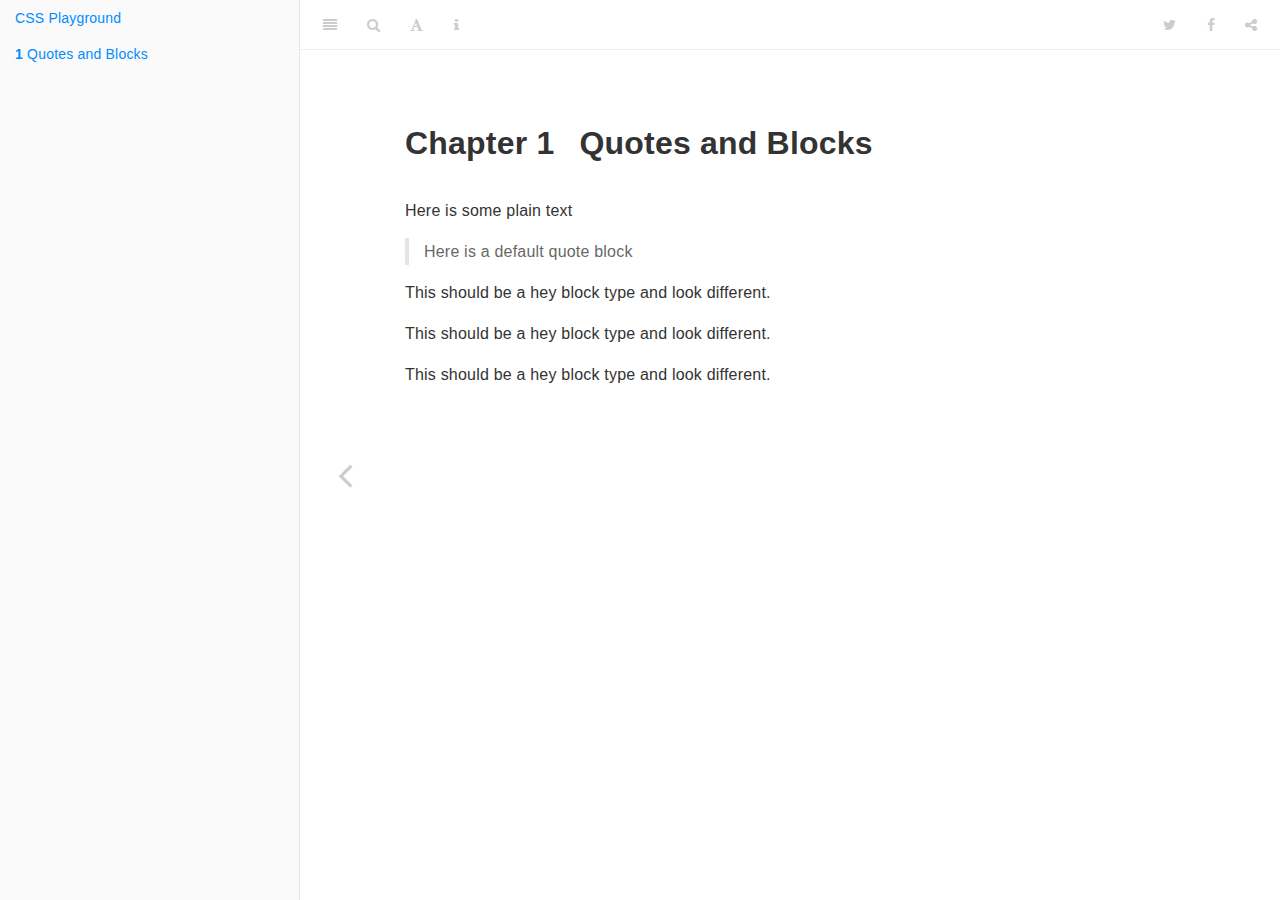
==== commit d7b6df98: "trying variations of commas and block2 types" ====
--- a/docs/quotes-and-blocks.html
+++ b/docs/quotes-and-blocks.html
@@ -96,6 +96,16 @@
 This should be a hey block type and look different.
 </p>
 </div>
+<div class="hey">
+<p>
+This should be a hey block type and look different.
+</p>
+</div>
+
+<div class="hey">
+<p>This should be a hey block type and look different.</p>
+</div>
+
 
 </div>
             </section>
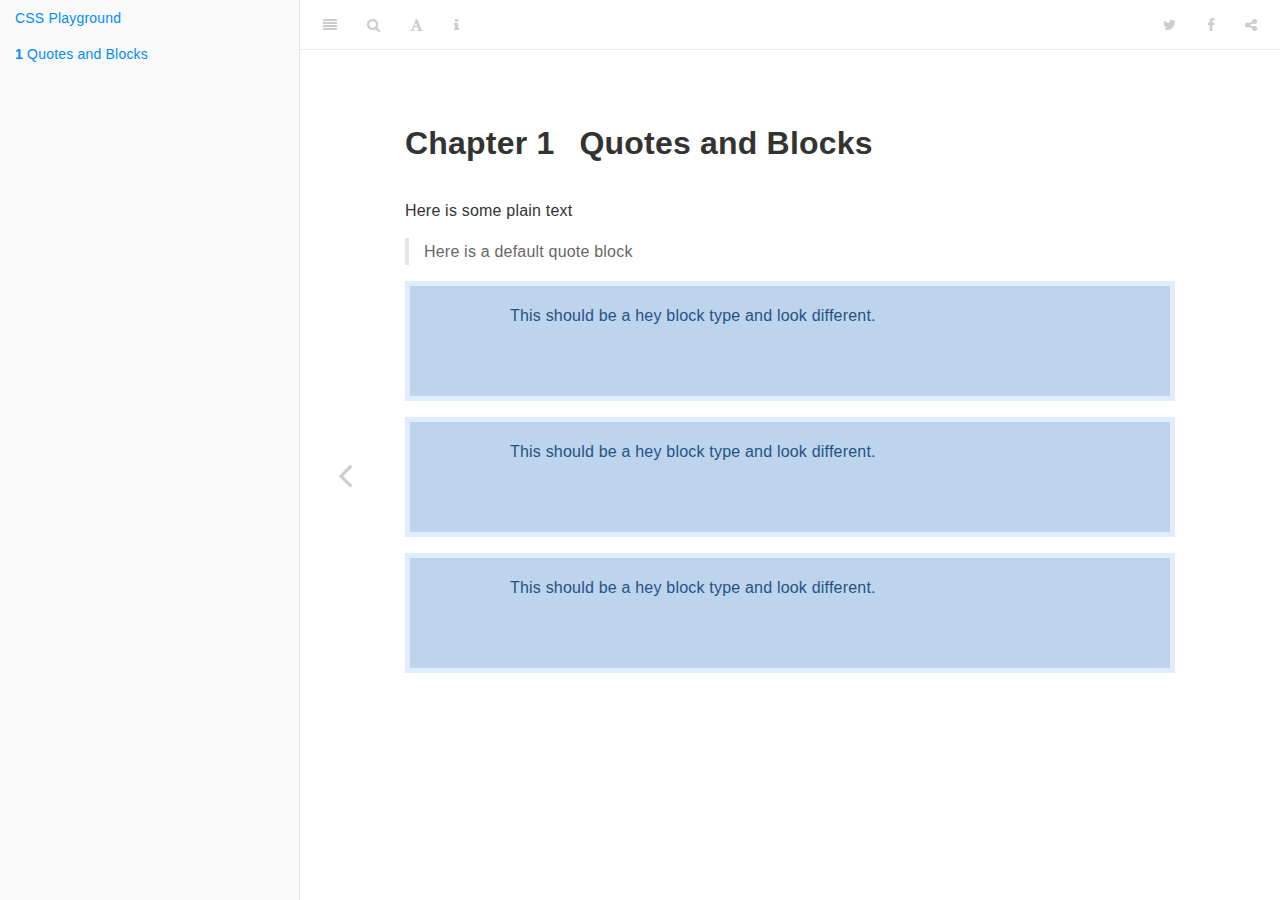
==== commit 7fc5cd62: "turns out file names are important" ====
--- a/docs/quotes-and-blocks.html
+++ b/docs/quotes-and-blocks.html
@@ -53,7 +53,7 @@
 
 
 
-<link rel="stylesheet" href="css\style.css" type="text/css" />
+<link rel="stylesheet" href="css\styles.css" type="text/css" />
 </head>
 
 <body>
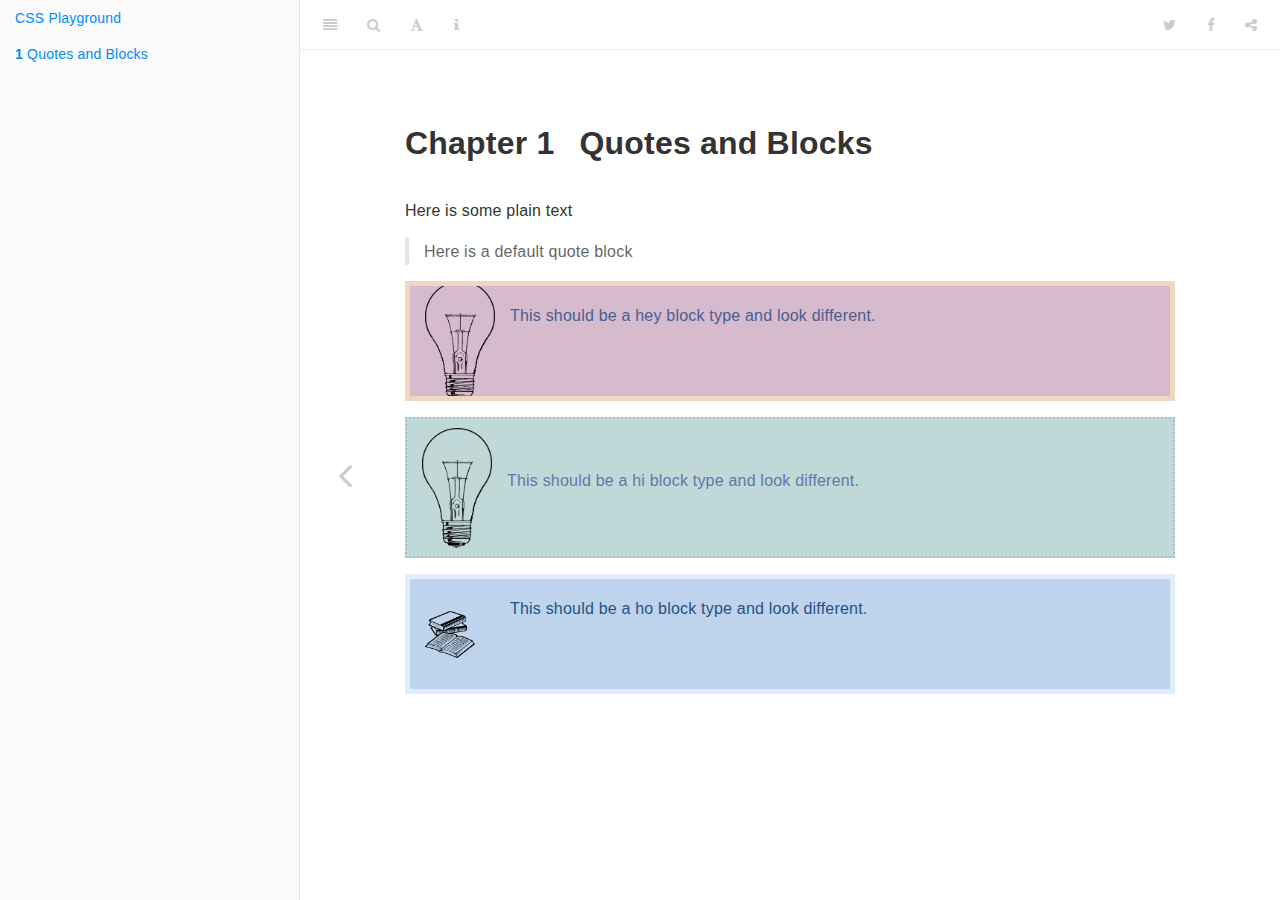
==== commit 40449e95: "added css" ====
--- a/docs/quotes-and-blocks.html
+++ b/docs/quotes-and-blocks.html
@@ -96,14 +96,14 @@
 This should be a hey block type and look different.
 </p>
 </div>
-<div class="hey">
+<div class="hi">
 <p>
-This should be a hey block type and look different.
+This should be a hi block type and look different.
 </p>
 </div>
 
-<div class="hey">
-<p>This should be a hey block type and look different.</p>
+<div class="ho">
+<p>This should be a ho block type and look different.</p>
 </div>
 
 
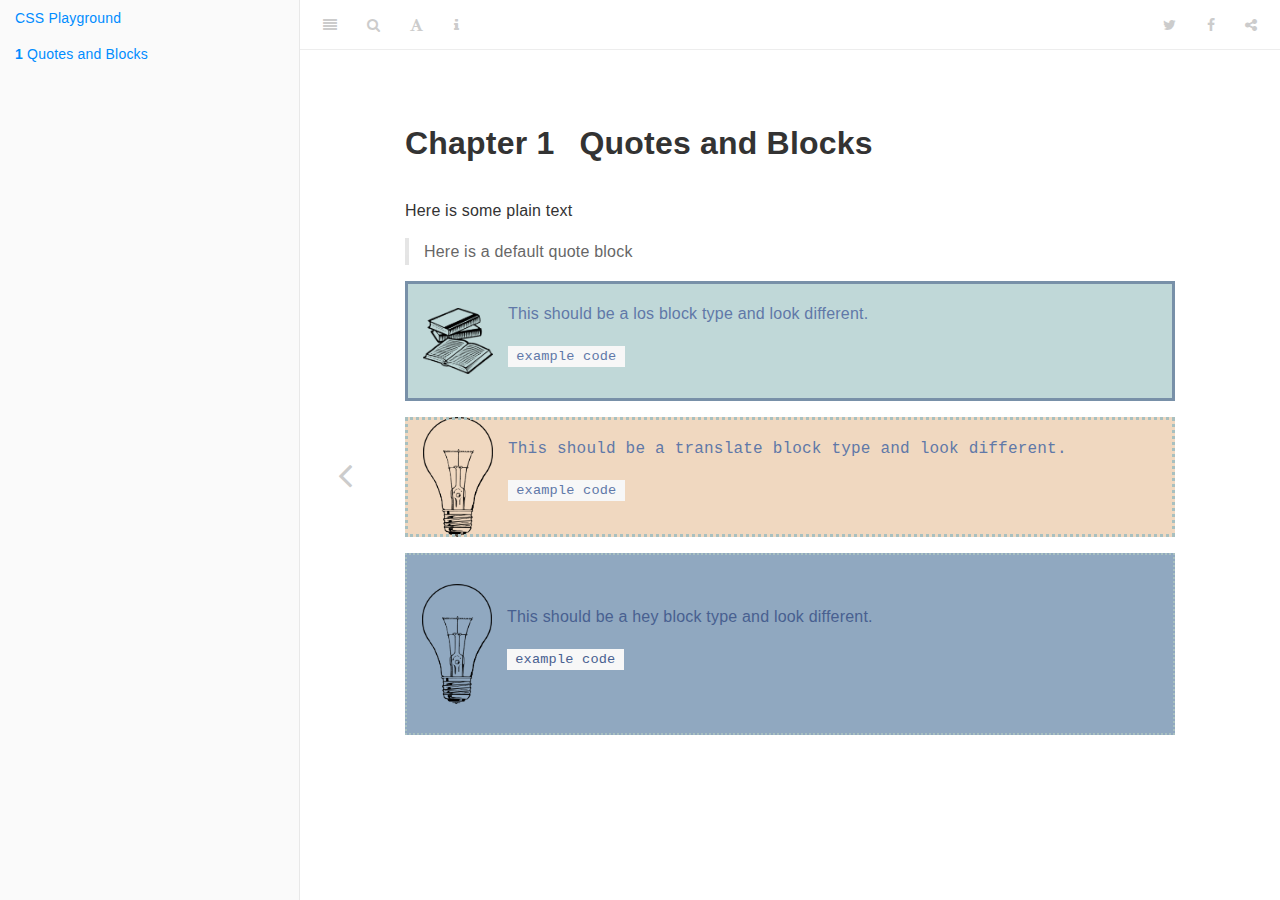
==== commit 2c450428: "define three block types" ====
--- a/docs/quotes-and-blocks.html
+++ b/docs/quotes-and-blocks.html
@@ -24,7 +24,7 @@
 <meta name="author" content="Jill R D MacKay" />
 
 
-<meta name="date" content="2020-08-10" />
+<meta name="date" content="2020-08-11" />
 
   <meta name="viewport" content="width=device-width, initial-scale=1" />
   <meta name="apple-mobile-web-app-capable" content="yes" />
@@ -91,19 +91,26 @@
 <blockquote>
 <p>Here is a default quote block</p>
 </blockquote>
-<div class="hey">
+<div class="los">
 <p>
-This should be a hey block type and look different.
+This should be a los block type and look different.
+</p>
+<p>
+<code>example code</code>
 </p>
 </div>
-<div class="hi">
+<div class="translate">
 <p>
-This should be a hi block type and look different.
+This should be a translate block type and look different.
+</p>
+<p>
+<code>example code</code>
 </p>
 </div>
 
-<div class="ho">
-<p>This should be a ho block type and look different.</p>
+<div class="hey">
+<p>This should be a hey block type and look different.</p>
+<p><code>example code</code></p>
 </div>
 
 
